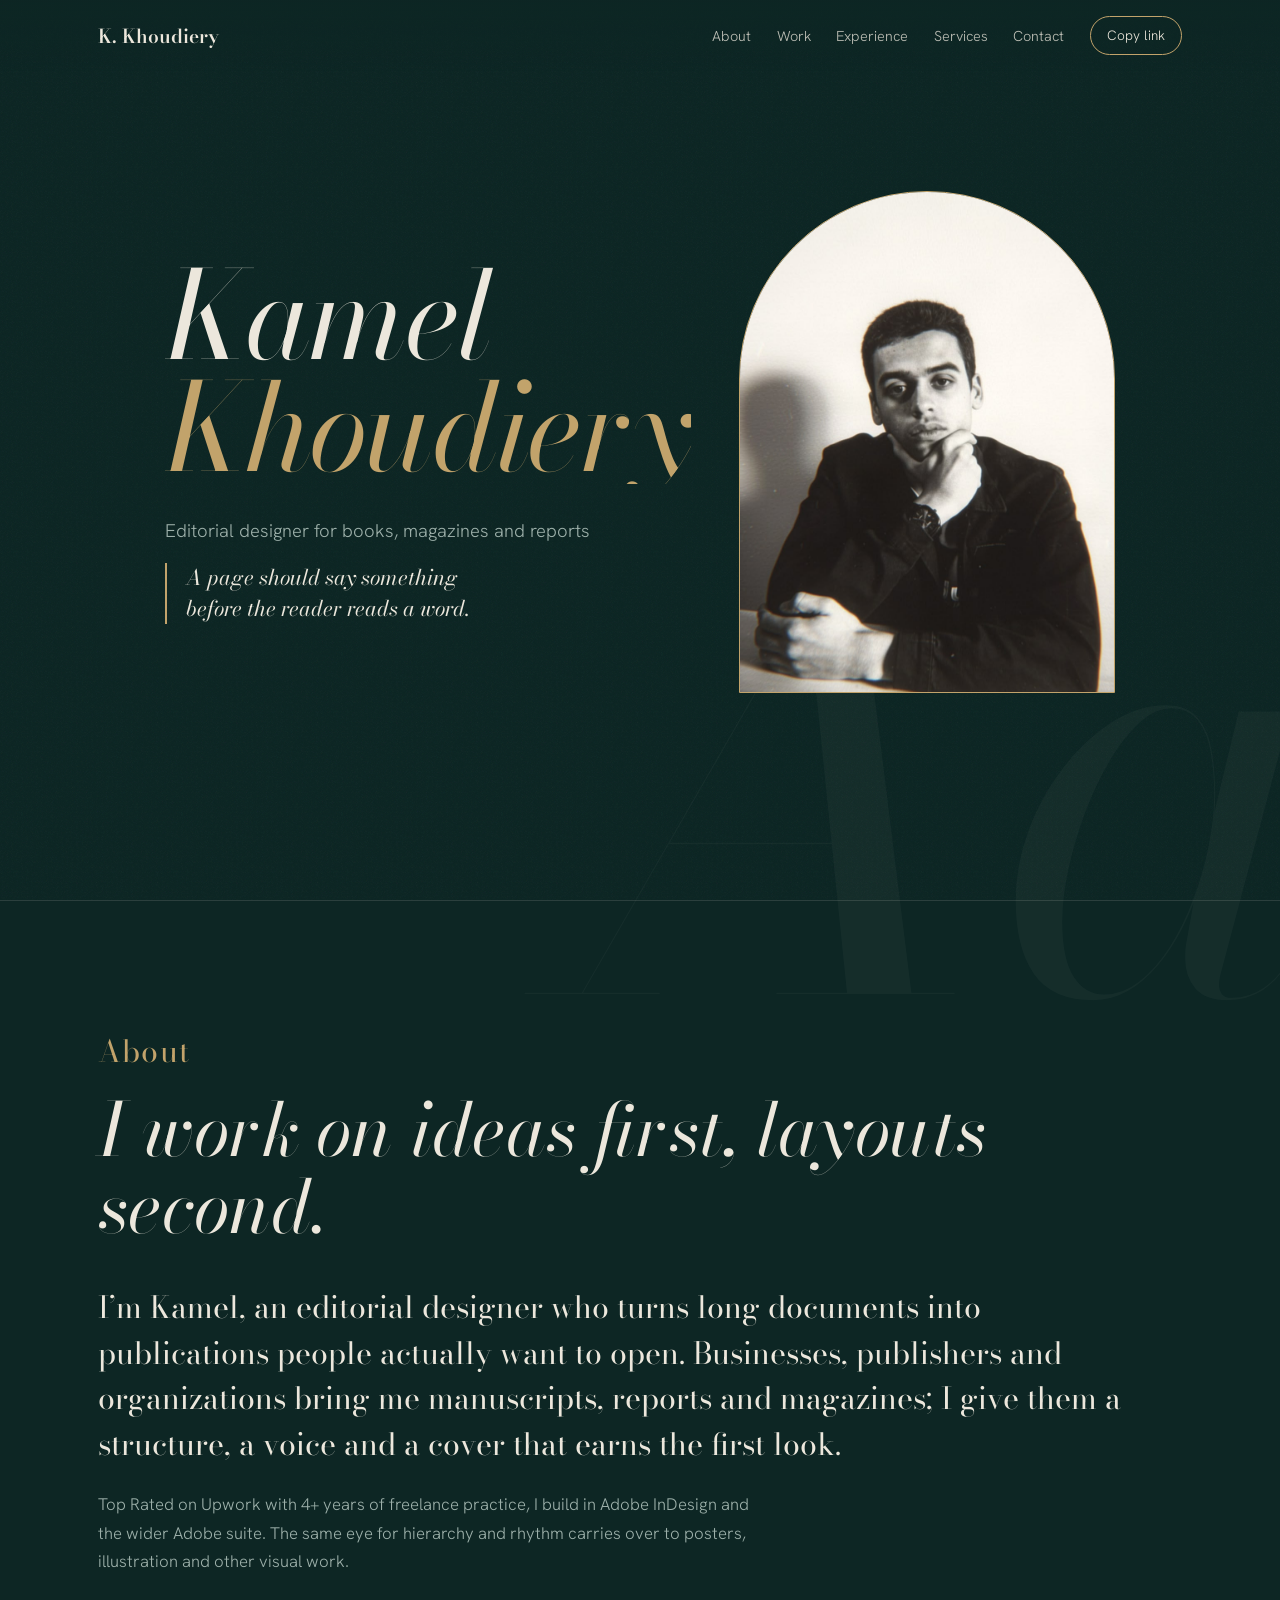
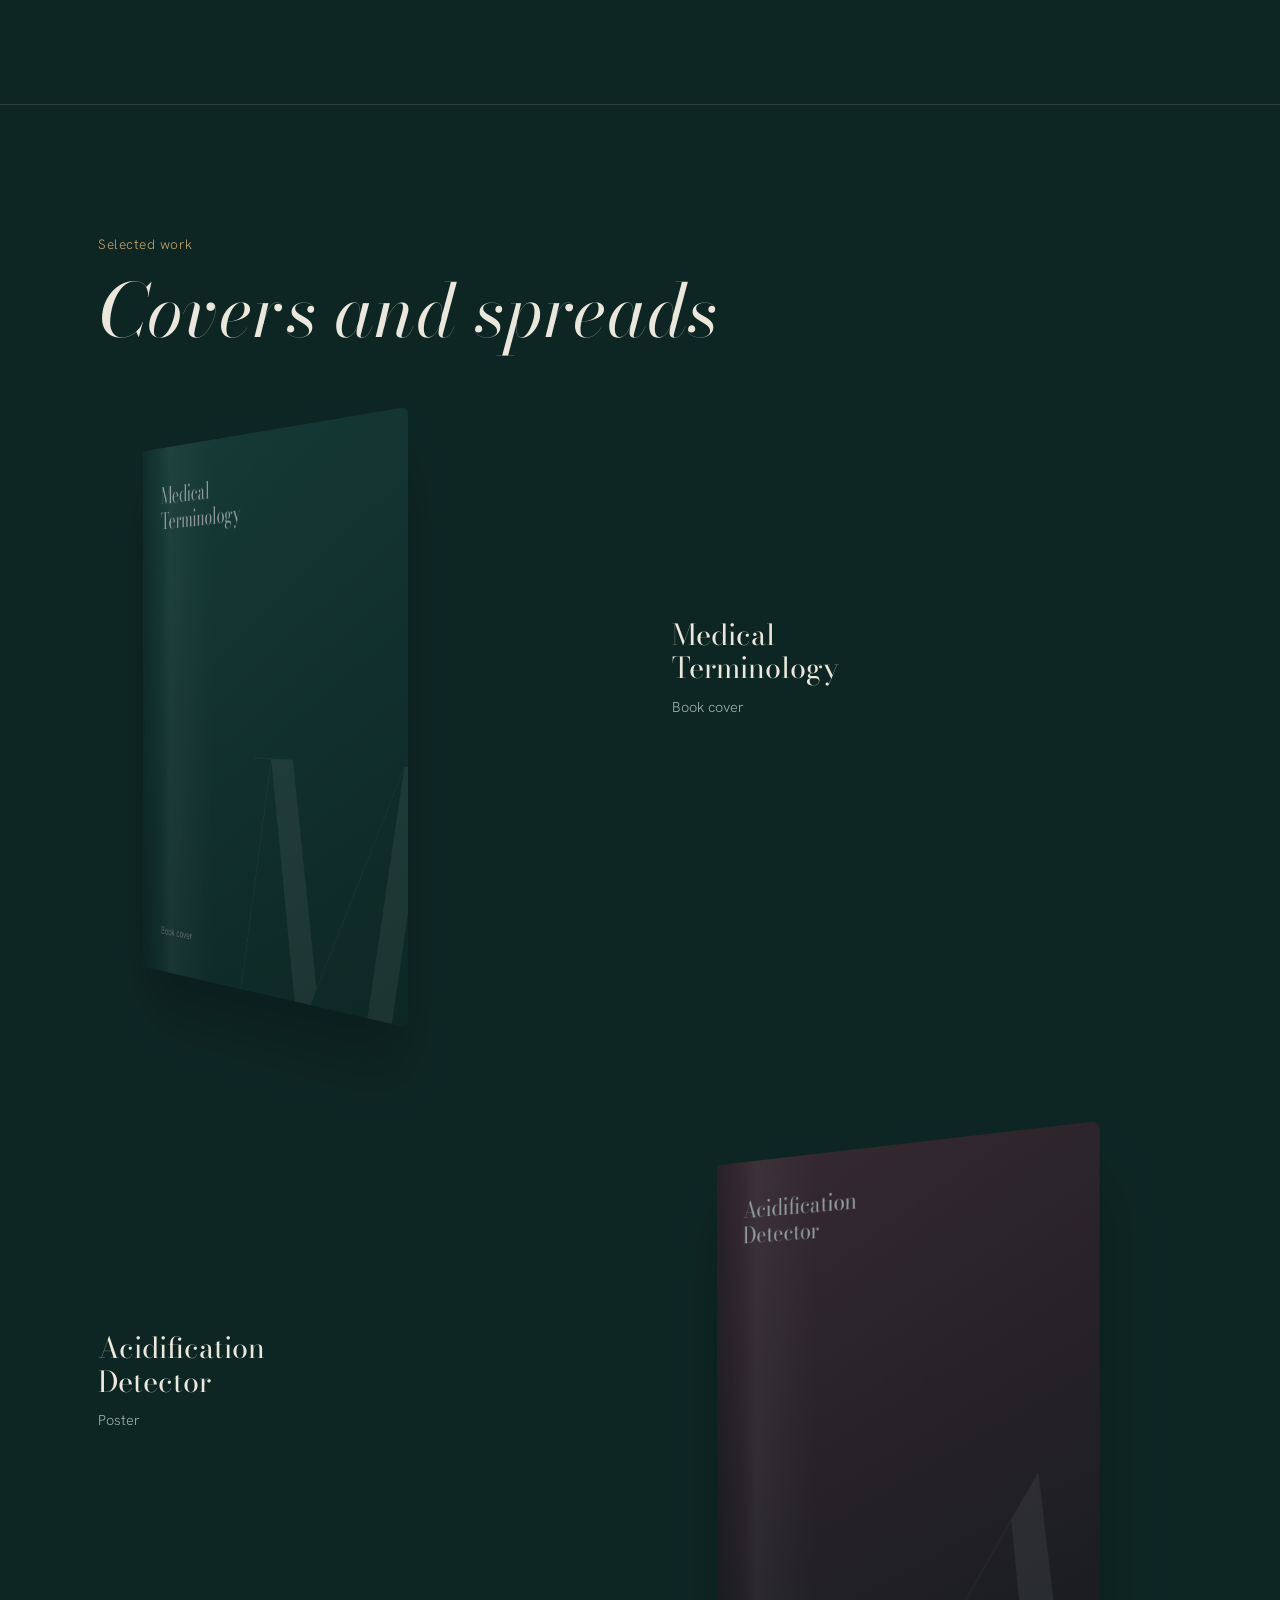
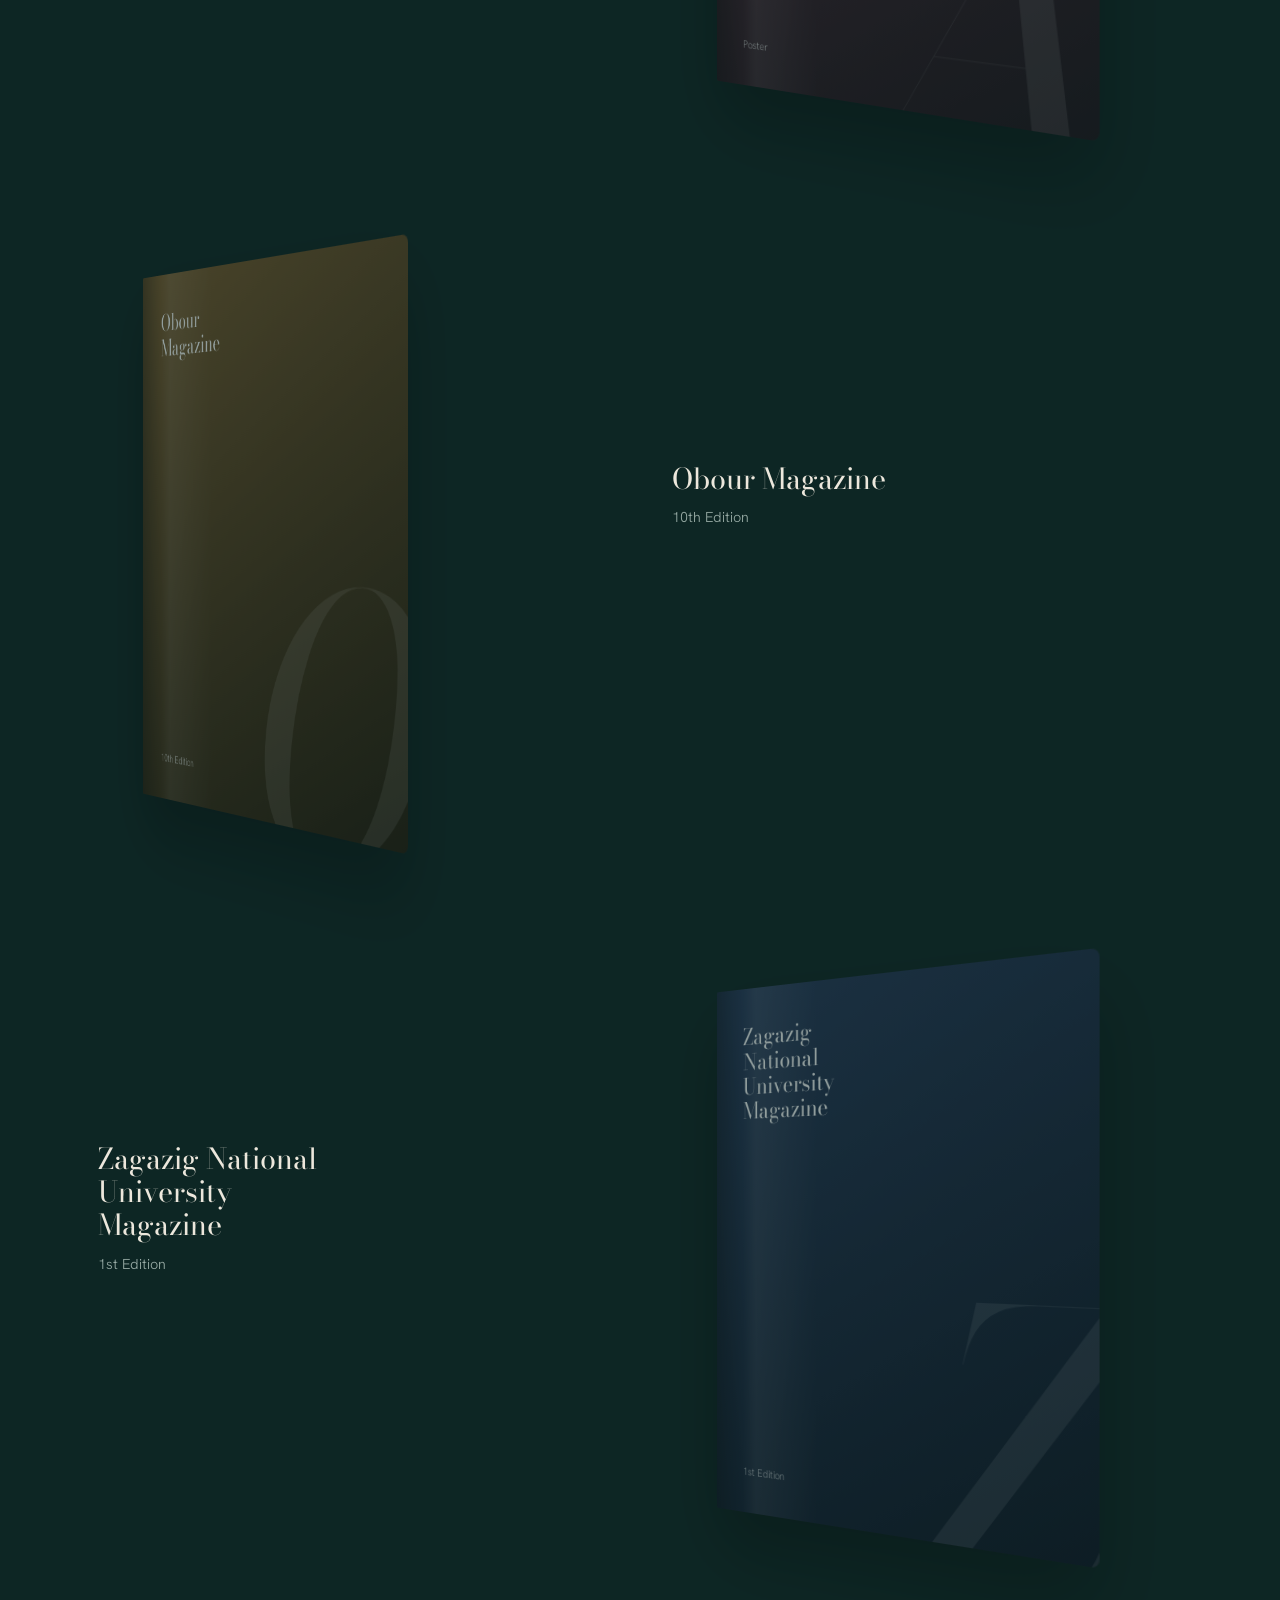
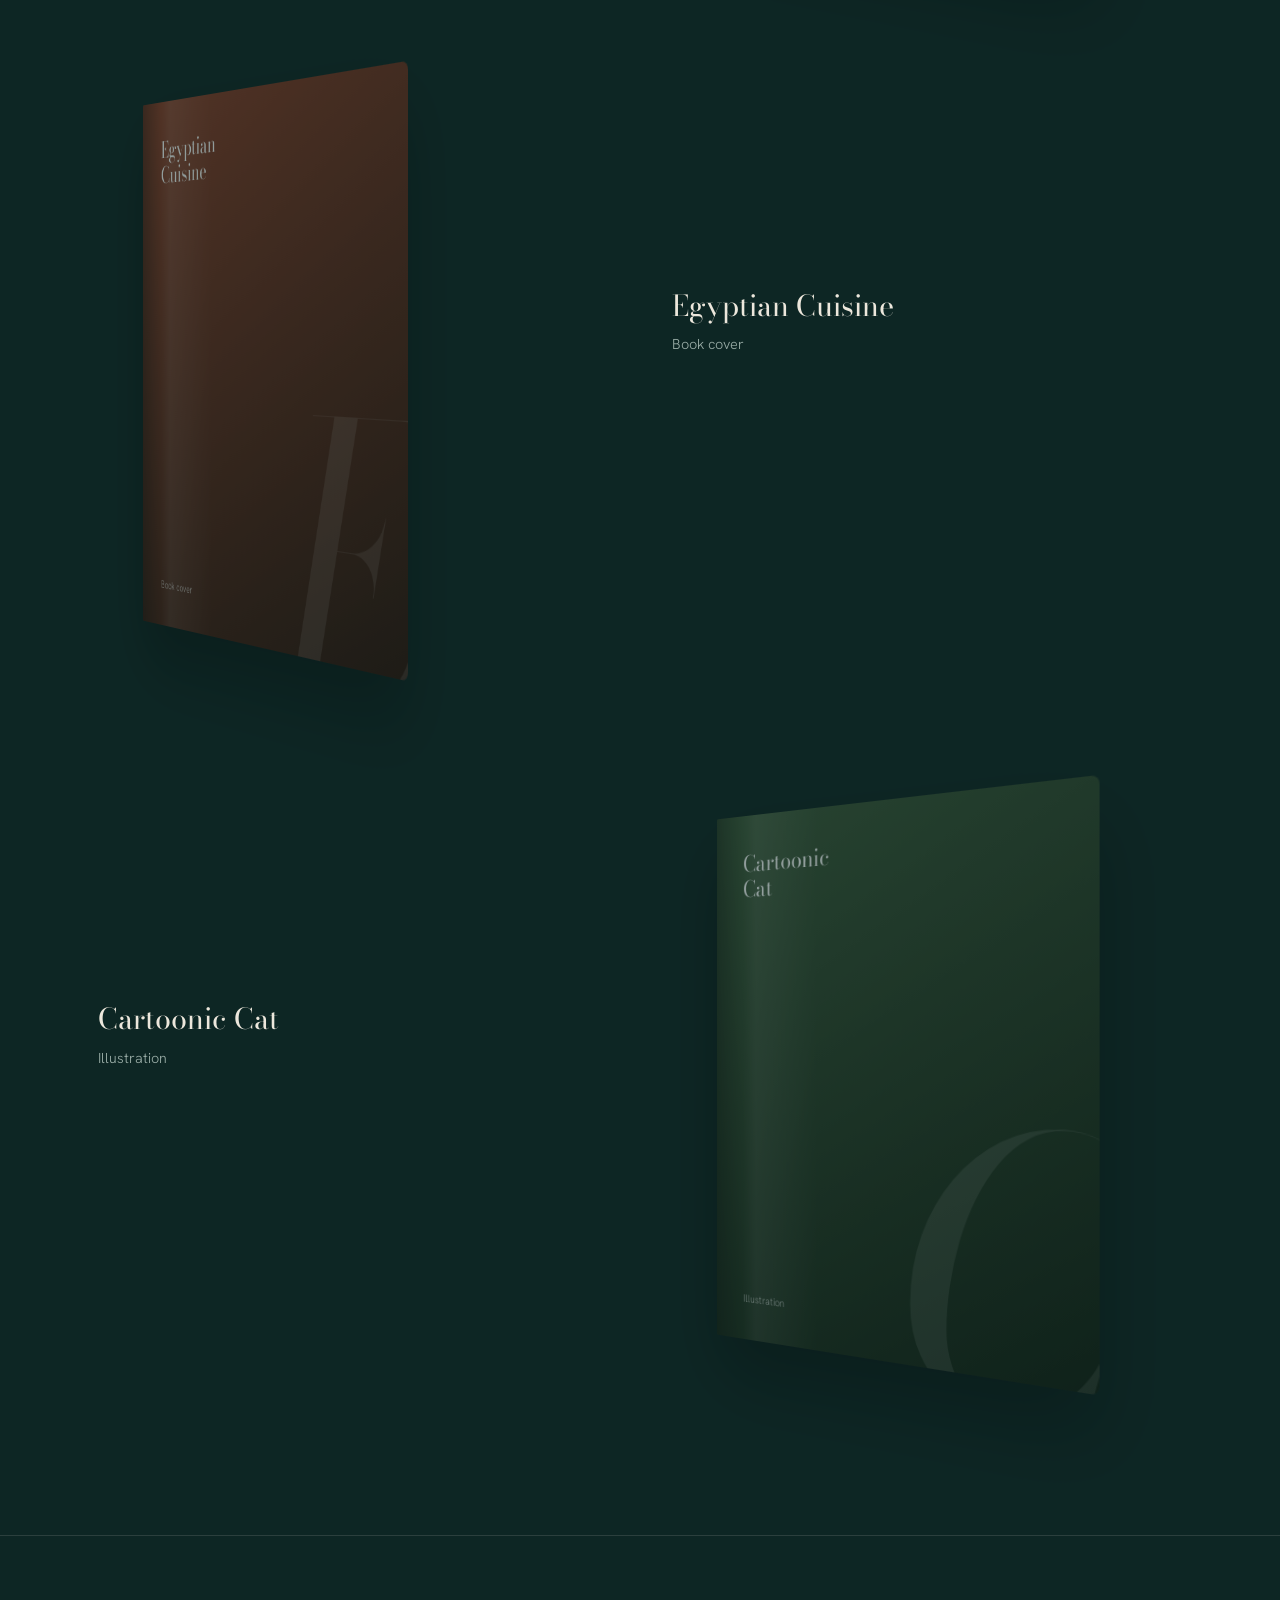
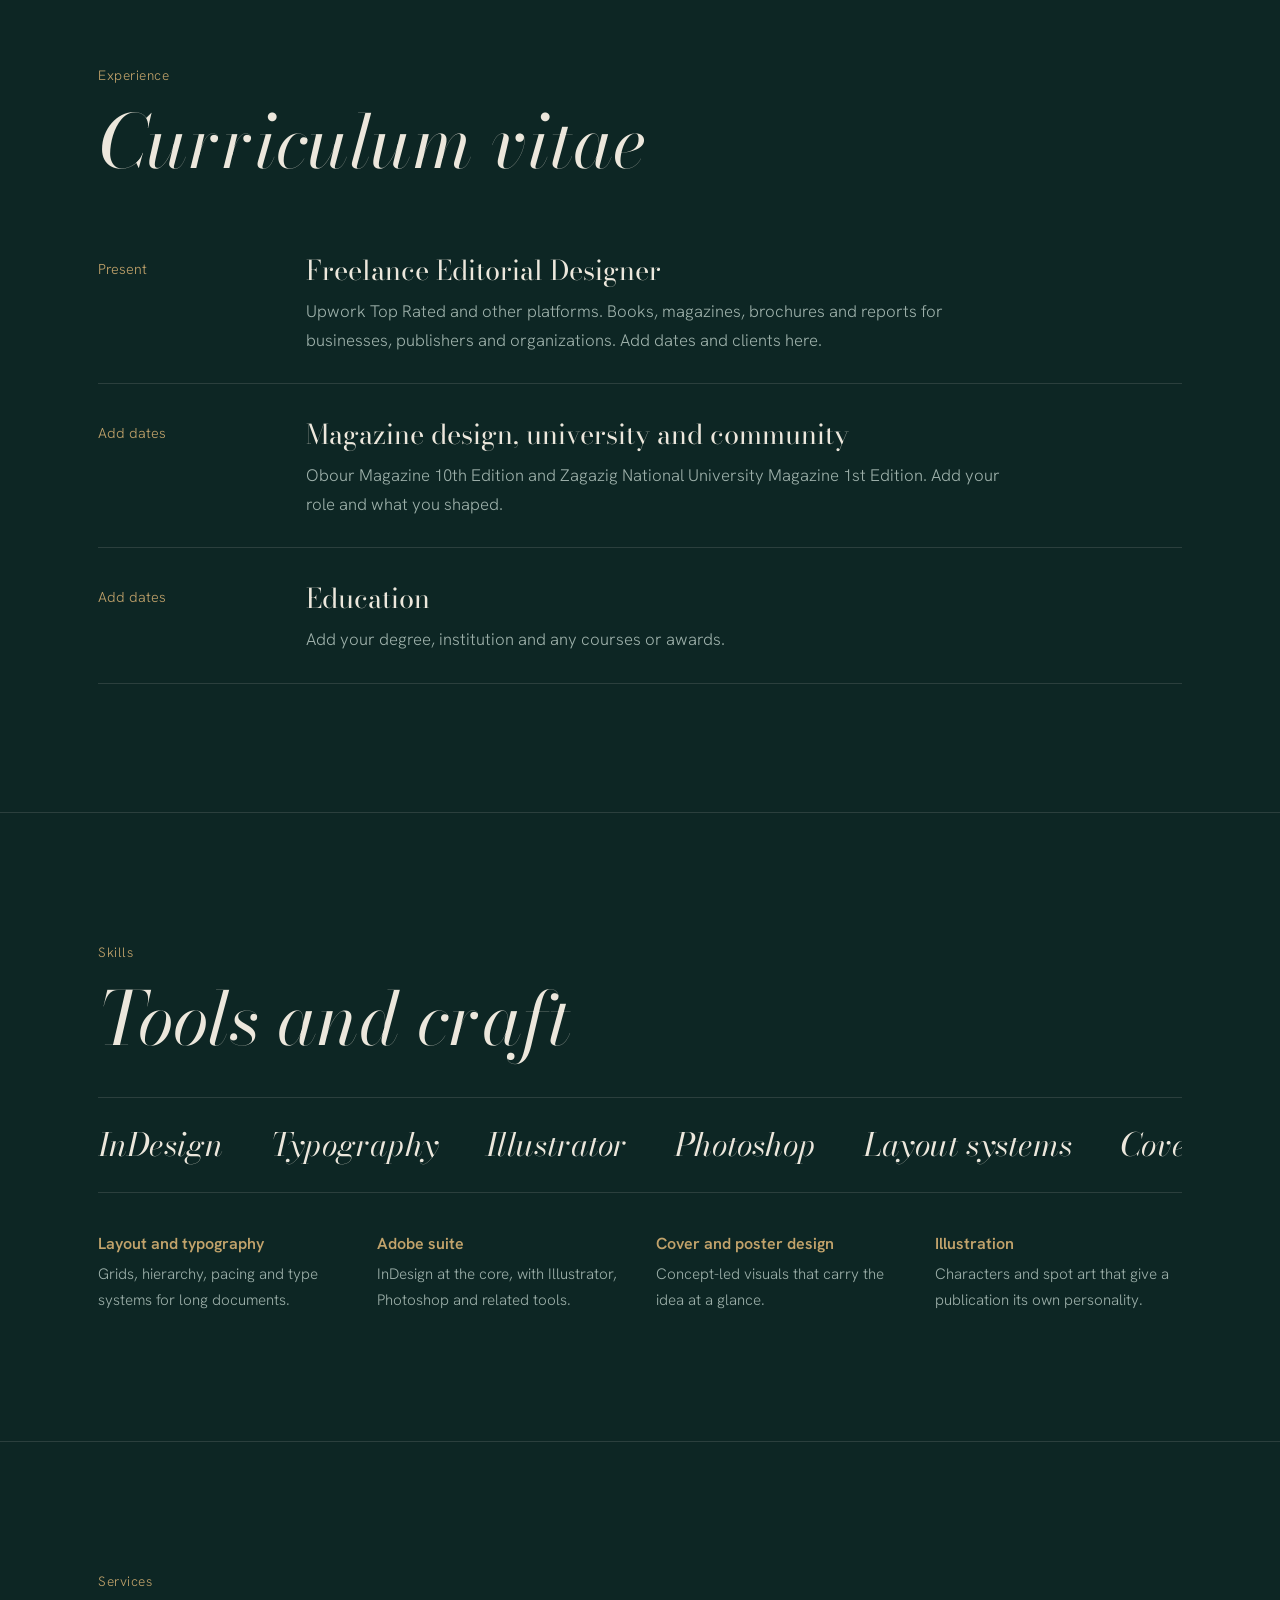
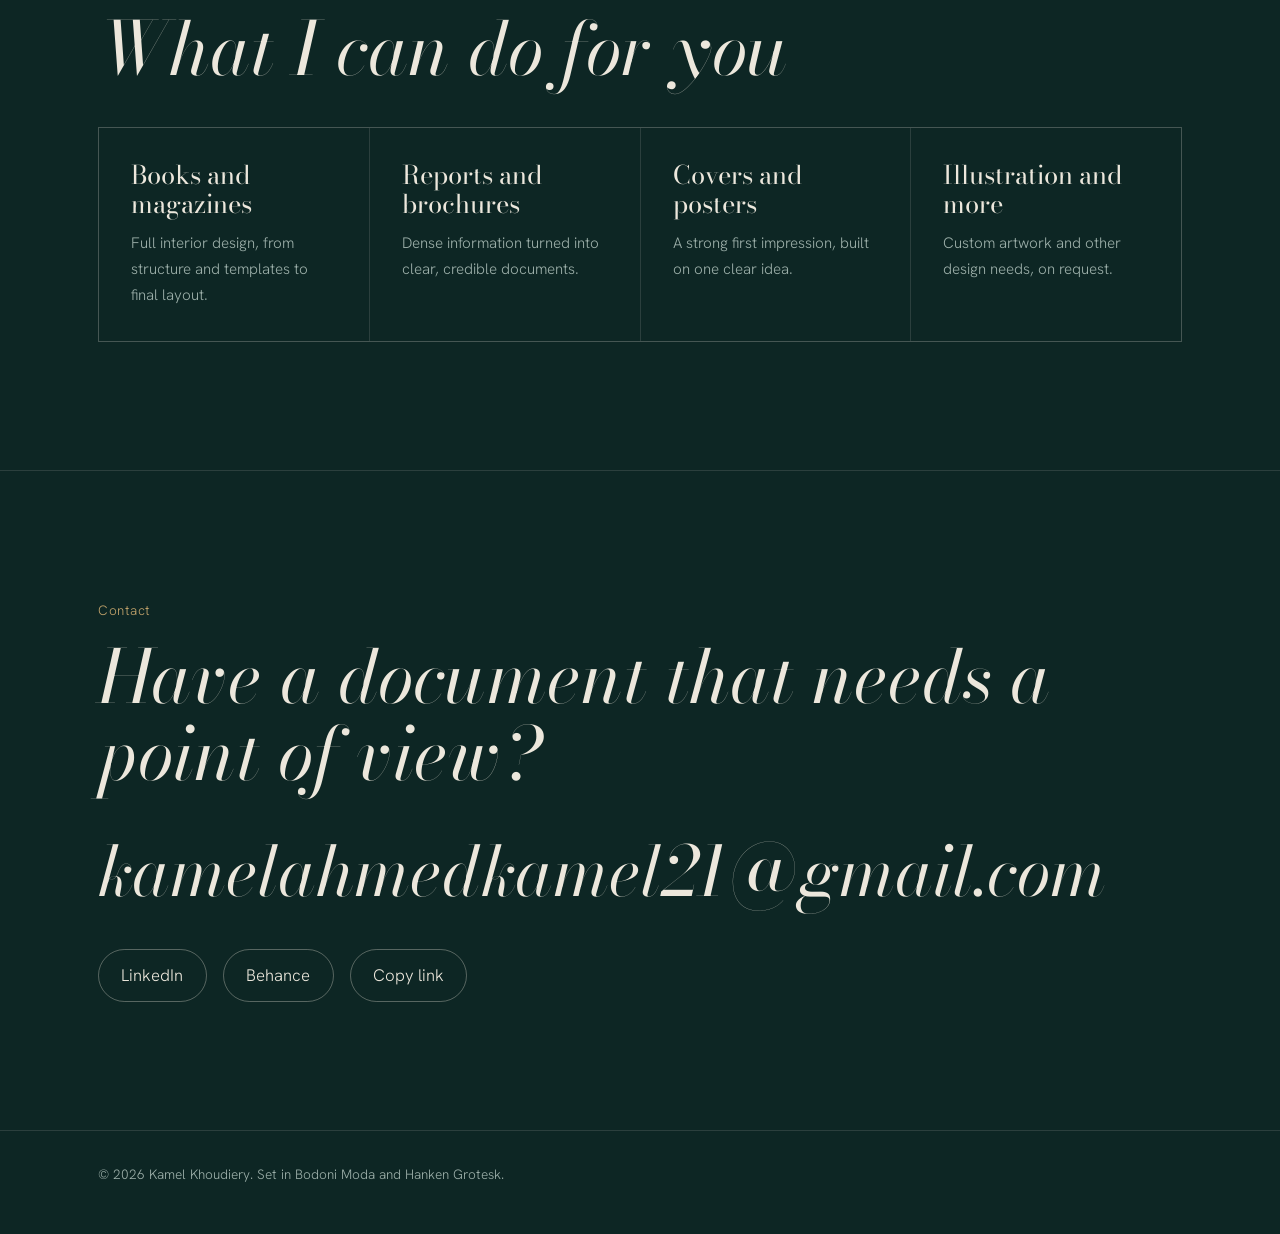
==== index.html @ 3a131a20 "Add files via upload" ====
<!DOCTYPE html>
<html lang="en">
<head>
<meta charset="utf-8">
<meta name="viewport" content="width=device-width, initial-scale=1">
<title>Kamel Khoudiery — Editorial Designer</title>
<meta name="description" content="Editorial designer turning long-form documents into engaging publications. Books, magazines, reports, covers.">
<link rel="preconnect" href="https://fonts.googleapis.com">
<link rel="preconnect" href="https://fonts.gstatic.com" crossorigin>
<link href="https://fonts.googleapis.com/css2?family=Bodoni+Moda:ital,opsz,wght@0,6..96,400;0,6..96,600;1,6..96,400&family=Hanken+Grotesk:wght@300;400;500&display=swap" rel="stylesheet">
<style>
:root{--ink:#0d2624;--ink2:#143532;--paper:#ece7dc;--brass:#c2a36b;--plum:#5a2a3c;--mute:#9db0aa;
--serif:"Bodoni Moda","Didot",Georgia,serif;--sans:"Hanken Grotesk",system-ui,sans-serif}
*{box-sizing:border-box;margin:0}
html{scroll-behavior:smooth}
body{background:var(--ink);color:var(--paper);font:300 1.05rem/1.7 var(--sans);overflow-x:hidden}
body::before{content:"";position:fixed;inset:0;pointer-events:none;z-index:0;opacity:.07;
background:url("data:image/svg+xml,%3Csvg xmlns='http://www.w3.org/2000/svg' width='160' height='160'%3E%3Cfilter id='n'%3E%3CfeTurbulence baseFrequency='.8'/%3E%3C/filter%3E%3Crect width='160' height='160' filter='url(%23n)'/%3E%3C/svg%3E")}
body::after{content:"Aa";position:fixed;right:-4vw;bottom:-14vw;font:italic 400 48vw/1 var(--serif);color:var(--paper);opacity:.035;pointer-events:none;z-index:0}
main,header,footer{position:relative;z-index:1}
a{color:inherit}
:focus-visible{outline:2px solid var(--brass);outline-offset:4px}
.wrap{max-width:1180px;margin:0 auto;padding:0 clamp(1.2rem,4vw,3rem)}
section{padding:clamp(4rem,10vw,8rem) 0;border-top:1px solid #ece7dc22}
h2{font:italic 400 clamp(2.4rem,6vw,4.6rem)/1.05 var(--serif);margin-bottom:2.5rem}
.folio{font-size:.85rem;color:var(--brass);letter-spacing:.04em;margin-bottom:1rem}

/* header */
header{position:fixed;top:0;left:0;right:0;z-index:10;padding:1rem 0;background:linear-gradient(var(--ink),#0d262400)}
header .wrap{display:flex;justify-content:space-between;align-items:center;gap:1rem}
.logo{font:600 1.2rem var(--serif);text-decoration:none}
nav{display:flex;gap:1.6rem;align-items:center;font-size:.9rem}
nav a{text-decoration:none;opacity:.8}nav a:hover{opacity:1;color:var(--brass)}
button.share{font:inherit;font-size:.85rem;color:var(--paper);background:none;border:1px solid var(--brass);padding:.45rem 1rem;border-radius:99px;cursor:pointer;transition:.25s}
button.share:hover{background:var(--brass);color:var(--ink)}
@media(max-width:760px){nav a{display:none}}

/* hero */
.hero{min-height:100vh;display:grid;align-items:center;border:0;padding-top:7rem}
.hero .wrap{display:grid;grid-template-columns:1.4fr 1fr;gap:3rem;align-items:center}
.hero h1{font:400 clamp(3.4rem,9.5vw,8.2rem)/.92 var(--serif);letter-spacing:-.02em}
.hero h1 span{display:block;overflow:hidden}
.hero h1 span i{display:block;transform:translateY(105%);animation:up 1.1s cubic-bezier(.2,.8,.2,1) forwards}
.hero h1 span:nth-child(2) i{animation-delay:.15s;font-style:italic;color:var(--brass)}
@keyframes up{to{transform:none}}
.role{margin:2rem 0 1rem;font-size:1.15rem;color:var(--mute)}
.principle{font:italic 400 1.35rem/1.4 var(--serif);max-width:26ch;border-left:2px solid var(--brass);padding-left:1.2rem}
.portrait{position:relative;aspect-ratio:3/4;border-radius:999px 999px 0 0;overflow:hidden;background:linear-gradient(160deg,var(--ink2),var(--plum));border:1px solid var(--brass);animation:fade 1.6s .4s both}
.portrait::before{content:"KK";position:absolute;inset:0;display:grid;place-items:center;font:italic 400 6rem var(--serif);color:#ece7dc33}
.portrait img{position:absolute;inset:0;width:100%;height:100%;object-fit:cover}
@keyframes fade{from{opacity:0;transform:translateY(20px)}}
@media(max-width:860px){.hero .wrap{grid-template-columns:1fr}.portrait{max-width:320px}}

/* about */
.about p{font:400 clamp(1.3rem,2.6vw,1.9rem)/1.5 var(--serif);max-width:34em}
.about p+p{font:300 1.05rem/1.7 var(--sans);color:var(--mute);margin-top:1.4rem;max-width:40em}

/* work */
.work{padding-bottom:4rem}
.work .counter{position:fixed;right:clamp(.8rem,2vw,2rem);top:50%;transform:translateY(-50%);font:italic 400 1rem var(--serif);color:var(--brass);writing-mode:vertical-rl;opacity:0;transition:opacity .4s;z-index:5}
.work .counter.on{opacity:1}
.piece{display:grid;grid-template-columns:1fr 1fr;gap:clamp(1.5rem,5vw,5rem);align-items:center;margin:0 0 clamp(5rem,12vw,10rem);perspective:1400px}
.piece:nth-child(even) .cover{order:2}
.cover{position:relative;aspect-ratio:3/4;max-width:420px;width:100%;margin:0 auto;border-radius:2px 8px 8px 2px;overflow:hidden;transform-origin:left center;box-shadow:0 40px 80px #00000066;
background:linear-gradient(150deg,var(--a),var(--b));will-change:transform}
.cover::before{content:attr(data-l);position:absolute;right:-6%;bottom:-14%;font:italic 400 22rem/1 var(--serif);color:#ffffff1c}
.cover::after{content:"";position:absolute;inset:0;background:linear-gradient(90deg,#00000055,#0000 8%,#ffffff14 12%,#0000 30%)}
.cover b{position:absolute;left:8%;top:7%;font:400 1.5rem/1.1 var(--serif);max-width:9ch;color:#fff}
.cover small{position:absolute;left:8%;bottom:6%;font-size:.7rem;color:#ffffffaa}
.cover.drop{display:grid;place-items:center;text-align:center}
.caption{max-width:26ch}
.caption h3{font:400 1.8rem/1.15 var(--serif)}
.caption p{color:var(--mute);font-size:.9rem;margin-top:.6rem}
@media(max-width:760px){.piece{grid-template-columns:1fr}.piece:nth-child(even) .cover{order:0}.work .counter{display:none}}

/* experience */
.job{display:grid;grid-template-columns:11rem 1fr;gap:2rem;padding:1.8rem 0;border-bottom:1px solid #ece7dc22}
.job time{color:var(--brass);font-size:.9rem;padding-top:.5rem}
.job h3{font:400 1.7rem var(--serif)}
.job p{color:var(--mute);max-width:42em;margin-top:.4rem}
@media(max-width:640px){.job{grid-template-columns:1fr;gap:.2rem}}

/* skills */
.ticker{overflow:hidden;border-block:1px solid #ece7dc22;padding:1.4rem 0;margin-bottom:2.5rem}
.ticker div{display:flex;gap:3rem;width:max-content;animation:tick 40s linear infinite;font:italic 400 2rem var(--serif)}
.ticker:hover div{animation-play-state:paused}
@keyframes tick{to{transform:translateX(-50%)}}
.skills{display:grid;grid-template-columns:repeat(auto-fit,minmax(220px,1fr));gap:2rem}
.skills h3{font:600 1rem var(--sans);color:var(--brass);margin-bottom:.5rem}
.skills p{color:var(--mute);font-size:.95rem}

/* services */
.svc{display:grid;grid-template-columns:repeat(auto-fit,minmax(240px,1fr));gap:1px;background:#ece7dc22;border:1px solid #ece7dc22}
.svc div{background:var(--ink);padding:2rem;transition:background .3s}
.svc div:hover{background:var(--ink2)}
.svc h3{font:400 1.6rem/1.15 var(--serif);margin-bottom:.8rem}
.svc p{color:var(--mute);font-size:.95rem}

/* contact */
.contact{text-align:left}
.mail{font:italic 400 clamp(1.6rem,5.4vw,4.4rem)/1.1 var(--serif);text-decoration:none;word-break:break-all;background:linear-gradient(var(--brass),var(--brass)) 0 100%/0 2px no-repeat;transition:background-size .5s}
.mail:hover{background-size:100% 2px}
.links{display:flex;gap:1rem;flex-wrap:wrap;margin-top:2.5rem}
.links a,.links button{font:inherit;color:var(--paper);text-decoration:none;border:1px solid #ece7dc55;padding:.7rem 1.4rem;border-radius:99px;background:none;cursor:pointer;transition:.25s}
.links a:hover,.links button:hover{background:var(--brass);color:var(--ink);border-color:var(--brass)}
footer{padding:2rem 0 3rem;color:var(--mute);font-size:.85rem;border-top:1px solid #ece7dc22}
@media(prefers-reduced-motion:reduce){*{animation:none!important;transition:none!important}.hero h1 span i{transform:none}.ticker div{animation:none}}
</style>
</head>
<body>
<header><div class="wrap">
<a class="logo" href="#top">K. Khoudiery</a>
<nav><a href="#about">About</a><a href="#work">Work</a><a href="#experience">Experience</a><a href="#services">Services</a><a href="#contact">Contact</a>
<button class="share" data-share>Copy link</button></nav>
</div></header>

<main id="top">
<section class="hero"><div class="wrap">
<div>
<h1><span><i>Kamel</i></span><span><i>Khoudiery</i></span></h1>
<p class="role">Editorial designer for books, magazines and reports</p>
<p class="principle">A page should say something before the reader reads a word.</p>
</div>
<div class="portrait"><img src="kamel.jpg" alt="Portrait of Kamel Khoudiery" onerror="this.remove()"></div>
</div></section>

<section id="about" class="about"><div class="wrap">
<p class="folio">About</p>
<h2>I work on ideas first, layouts second.</h2>
<p>I’m Kamel, an editorial designer who turns long documents into publications people actually want to open. Businesses, publishers and organizations bring me manuscripts, reports and magazines; I give them a structure, a voice and a cover that earns the first look.</p>
<p>Top Rated on Upwork with 4+ years of freelance practice, I build in Adobe InDesign and the wider Adobe suite. The same eye for hierarchy and rhythm carries over to posters, illustration and other visual work.</p>
</div></section>

<section id="work" class="work"><div class="wrap">
<p class="folio">Selected work</p>
<h2>Covers and spreads</h2>
<div class="counter" id="counter">1 / 6</div>
<div id="pieces"></div>
</div></section>

<section id="experience"><div class="wrap">
<p class="folio">Experience</p>
<h2>Curriculum vitae</h2>
<div class="job"><time>Present</time><div><h3>Freelance Editorial Designer</h3><p>Upwork Top Rated and other platforms. Books, magazines, brochures and reports for businesses, publishers and organizations. Add dates and clients here.</p></div></div>
<div class="job"><time>Add dates</time><div><h3>Magazine design, university and community</h3><p>Obour Magazine 10th Edition and Zagazig National University Magazine 1st Edition. Add your role and what you shaped.</p></div></div>
<div class="job"><time>Add dates</time><div><h3>Education</h3><p>Add your degree, institution and any courses or awards.</p></div></div>
</div></section>

<section id="skills"><div class="wrap">
<p class="folio">Skills</p>
<h2>Tools and craft</h2>
<div class="ticker" aria-hidden="true"><div id="tick"></div></div>
<div class="skills">
<div><h3>Layout and typography</h3><p>Grids, hierarchy, pacing and type systems for long documents.</p></div>
<div><h3>Adobe suite</h3><p>InDesign at the core, with Illustrator, Photoshop and related tools.</p></div>
<div><h3>Cover and poster design</h3><p>Concept-led visuals that carry the idea at a glance.</p></div>
<div><h3>Illustration</h3><p>Characters and spot art that give a publication its own personality.</p></div>
</div></div></section>

<section id="services"><div class="wrap">
<p class="folio">Services</p>
<h2>What I can do for you</h2>
<div class="svc">
<div><h3>Books and magazines</h3><p>Full interior design, from structure and templates to final layout.</p></div>
<div><h3>Reports and brochures</h3><p>Dense information turned into clear, credible documents.</p></div>
<div><h3>Covers and posters</h3><p>A strong first impression, built on one clear idea.</p></div>
<div><h3>Illustration and more</h3><p>Custom artwork and other design needs, on request.</p></div>
</div></div></section>

<section id="contact" class="contact"><div class="wrap">
<p class="folio">Contact</p>
<h2>Have a document that needs a point of view?</h2>
<a class="mail" href="mailto:kamelahmedkamel21@gmail.com">kamelahmedkamel21@gmail.com</a>
<div class="links">
<a href="https://linkedin.com/in/kamel-khoudeiry-kk2004/" target="_blank" rel="noopener noreferrer">LinkedIn</a>
<a href="https://behance.net/kamelahmed36" target="_blank" rel="noopener noreferrer">Behance</a>
<button data-share>Copy link</button>
</div></div></section>
</main>
<footer><div class="wrap">© 2026 Kamel Khoudiery. Set in Bodoni Moda and Hanken Grotesk.</div></footer>

<script>
const works=[
["Medical Terminology","Book cover","#1d4a45","#0d2624","M"],
["Acidification Detector","Poster","#5a2a3c","#1b0f17","A"],
["Obour Magazine","10th Edition","#7a5a2c","#22190b","O"],
["Zagazig National University Magazine","1st Edition","#26385a","#0c1322","Z"],
["Egyptian Cuisine","Book cover","#8a3b24","#2a1109","E"],
["Cartoonic Cat","Illustration","#3d5a3a","#101c10","C"]];
const box=document.getElementById("pieces");
box.innerHTML=works.map((w,i)=>`<article class="piece" data-i="${i+1}">
<div class="cover" style="--a:${w[2]};--b:${w[3]}" data-l="${w[4]}"><b>${w[0]}</b><small>${w[1]}</small></div>
<div class="caption"><h3>${w[0]}</h3><p>${w[1]}</p></div></article>`).join("");
document.getElementById("tick").innerHTML=Array(2).fill(["InDesign","Typography","Illustrator","Photoshop","Layout systems","Cover design","Illustration","Print-ready files"].map(s=>`<span>${s}</span>`).join("")).join("");

const reduce=matchMedia("(prefers-reduced-motion: reduce)").matches;
const covers=[...document.querySelectorAll(".cover")],counter=document.getElementById("counter"),work=document.getElementById("work");
function frame(){
 const vh=innerHeight;let cur=1,best=1e9;
 covers.forEach((c,i)=>{
  const r=c.getBoundingClientRect(),p=Math.max(-1,Math.min(1,(r.top+r.height/2-vh/2)/(vh*.6)));
  if(!reduce)c.style.transform=`rotateY(${p*-38}deg) translateY(${p*40}px) scale(${1-Math.abs(p)*.08})`;
  c.style.opacity=1-Math.abs(p)*.45;
  const d=Math.abs(r.top+r.height/2-vh/2);if(d<best){best=d;cur=i+1}
 });
 const wr=work.getBoundingClientRect();
 counter.classList.toggle("on",wr.top<vh*.5&&wr.bottom>vh*.5);
 counter.textContent=cur+" / "+covers.length;
}
addEventListener("scroll",frame,{passive:true});addEventListener("resize",frame);frame();

document.querySelectorAll("[data-share]").forEach(b=>b.addEventListener("click",async()=>{
 const t=b.textContent,url=location.href.split("#")[0];
 try{await navigator.clipboard.writeText(url)}catch(e){const x=document.createElement("input");x.value=url;document.body.append(x);x.select();document.execCommand("copy");x.remove()}
 b.textContent="Link copied";setTimeout(()=>b.textContent=t,1800);
}));
</script>
</body>
</html>
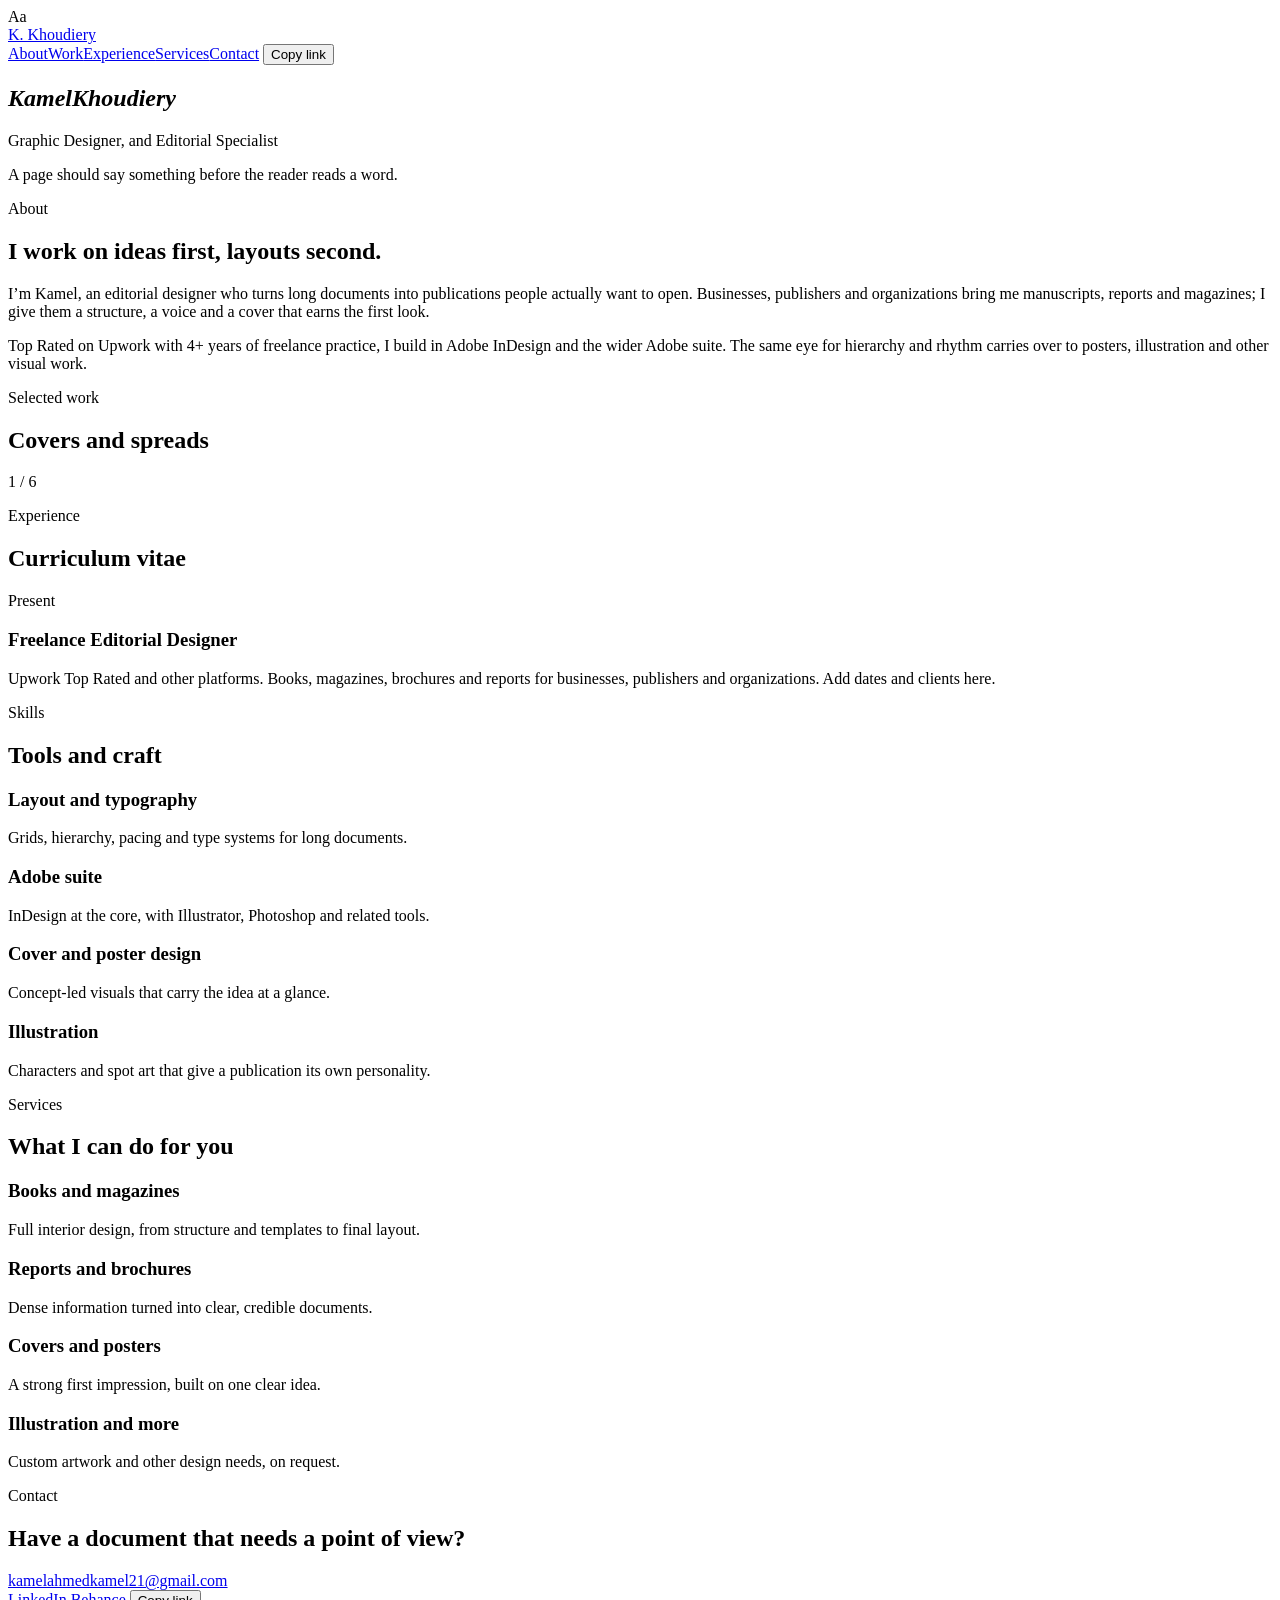
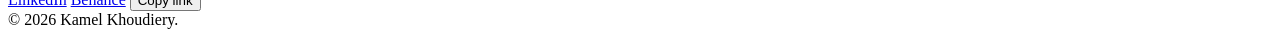
==== commit f4dc5196: "index.html" ====
--- a/index.html
+++ b/index.html
@@ -5,109 +5,10 @@
 <meta name="viewport" content="width=device-width, initial-scale=1">
 <title>Kamel Khoudiery — Editorial Designer</title>
 <meta name="description" content="Editorial designer turning long-form documents into engaging publications. Books, magazines, reports, covers.">
-<link rel="preconnect" href="https://fonts.googleapis.com">
-<link rel="preconnect" href="https://fonts.gstatic.com" crossorigin>
-<link href="https://fonts.googleapis.com/css2?family=Bodoni+Moda:ital,opsz,wght@0,6..96,400;0,6..96,600;1,6..96,400&family=Hanken+Grotesk:wght@300;400;500&display=swap" rel="stylesheet">
-<style>
-:root{--ink:#0d2624;--ink2:#143532;--paper:#ece7dc;--brass:#c2a36b;--plum:#5a2a3c;--mute:#9db0aa;
---serif:"Bodoni Moda","Didot",Georgia,serif;--sans:"Hanken Grotesk",system-ui,sans-serif}
-*{box-sizing:border-box;margin:0}
-html{scroll-behavior:smooth}
-body{background:var(--ink);color:var(--paper);font:300 1.05rem/1.7 var(--sans);overflow-x:hidden}
-body::before{content:"";position:fixed;inset:0;pointer-events:none;z-index:0;opacity:.07;
-background:url("data:image/svg+xml,%3Csvg xmlns='http://www.w3.org/2000/svg' width='160' height='160'%3E%3Cfilter id='n'%3E%3CfeTurbulence baseFrequency='.8'/%3E%3C/filter%3E%3Crect width='160' height='160' filter='url(%23n)'/%3E%3C/svg%3E")}
-body::after{content:"Aa";position:fixed;right:-4vw;bottom:-14vw;font:italic 400 48vw/1 var(--serif);color:var(--paper);opacity:.035;pointer-events:none;z-index:0}
-main,header,footer{position:relative;z-index:1}
-a{color:inherit}
-:focus-visible{outline:2px solid var(--brass);outline-offset:4px}
-.wrap{max-width:1180px;margin:0 auto;padding:0 clamp(1.2rem,4vw,3rem)}
-section{padding:clamp(4rem,10vw,8rem) 0;border-top:1px solid #ece7dc22}
-h2{font:italic 400 clamp(2.4rem,6vw,4.6rem)/1.05 var(--serif);margin-bottom:2.5rem}
-.folio{font-size:.85rem;color:var(--brass);letter-spacing:.04em;margin-bottom:1rem}
-
-/* header */
-header{position:fixed;top:0;left:0;right:0;z-index:10;padding:1rem 0;background:linear-gradient(var(--ink),#0d262400)}
-header .wrap{display:flex;justify-content:space-between;align-items:center;gap:1rem}
-.logo{font:600 1.2rem var(--serif);text-decoration:none}
-nav{display:flex;gap:1.6rem;align-items:center;font-size:.9rem}
-nav a{text-decoration:none;opacity:.8}nav a:hover{opacity:1;color:var(--brass)}
-button.share{font:inherit;font-size:.85rem;color:var(--paper);background:none;border:1px solid var(--brass);padding:.45rem 1rem;border-radius:99px;cursor:pointer;transition:.25s}
-button.share:hover{background:var(--brass);color:var(--ink)}
-@media(max-width:760px){nav a{display:none}}
-
-/* hero */
-.hero{min-height:100vh;display:grid;align-items:center;border:0;padding-top:7rem}
-.hero .wrap{display:grid;grid-template-columns:1.4fr 1fr;gap:3rem;align-items:center}
-.hero h1{font:400 clamp(3.4rem,9.5vw,8.2rem)/.92 var(--serif);letter-spacing:-.02em}
-.hero h1 span{display:block;overflow:hidden}
-.hero h1 span i{display:block;transform:translateY(105%);animation:up 1.1s cubic-bezier(.2,.8,.2,1) forwards}
-.hero h1 span:nth-child(2) i{animation-delay:.15s;font-style:italic;color:var(--brass)}
-@keyframes up{to{transform:none}}
-.role{margin:2rem 0 1rem;font-size:1.15rem;color:var(--mute)}
-.principle{font:italic 400 1.35rem/1.4 var(--serif);max-width:26ch;border-left:2px solid var(--brass);padding-left:1.2rem}
-.portrait{position:relative;aspect-ratio:3/4;border-radius:999px 999px 0 0;overflow:hidden;background:linear-gradient(160deg,var(--ink2),var(--plum));border:1px solid var(--brass);animation:fade 1.6s .4s both}
-.portrait::before{content:"KK";position:absolute;inset:0;display:grid;place-items:center;font:italic 400 6rem var(--serif);color:#ece7dc33}
-.portrait img{position:absolute;inset:0;width:100%;height:100%;object-fit:cover}
-@keyframes fade{from{opacity:0;transform:translateY(20px)}}
-@media(max-width:860px){.hero .wrap{grid-template-columns:1fr}.portrait{max-width:320px}}
-
-/* about */
-.about p{font:400 clamp(1.3rem,2.6vw,1.9rem)/1.5 var(--serif);max-width:34em}
-.about p+p{font:300 1.05rem/1.7 var(--sans);color:var(--mute);margin-top:1.4rem;max-width:40em}
-
-/* work */
-.work{padding-bottom:4rem}
-.work .counter{position:fixed;right:clamp(.8rem,2vw,2rem);top:50%;transform:translateY(-50%);font:italic 400 1rem var(--serif);color:var(--brass);writing-mode:vertical-rl;opacity:0;transition:opacity .4s;z-index:5}
-.work .counter.on{opacity:1}
-.piece{display:grid;grid-template-columns:1fr 1fr;gap:clamp(1.5rem,5vw,5rem);align-items:center;margin:0 0 clamp(5rem,12vw,10rem);perspective:1400px}
-.piece:nth-child(even) .cover{order:2}
-.cover{position:relative;aspect-ratio:3/4;max-width:420px;width:100%;margin:0 auto;border-radius:2px 8px 8px 2px;overflow:hidden;transform-origin:left center;box-shadow:0 40px 80px #00000066;
-background:linear-gradient(150deg,var(--a),var(--b));will-change:transform}
-.cover::before{content:attr(data-l);position:absolute;right:-6%;bottom:-14%;font:italic 400 22rem/1 var(--serif);color:#ffffff1c}
-.cover::after{content:"";position:absolute;inset:0;background:linear-gradient(90deg,#00000055,#0000 8%,#ffffff14 12%,#0000 30%)}
-.cover b{position:absolute;left:8%;top:7%;font:400 1.5rem/1.1 var(--serif);max-width:9ch;color:#fff}
-.cover small{position:absolute;left:8%;bottom:6%;font-size:.7rem;color:#ffffffaa}
-.cover.drop{display:grid;place-items:center;text-align:center}
-.caption{max-width:26ch}
-.caption h3{font:400 1.8rem/1.15 var(--serif)}
-.caption p{color:var(--mute);font-size:.9rem;margin-top:.6rem}
-@media(max-width:760px){.piece{grid-template-columns:1fr}.piece:nth-child(even) .cover{order:0}.work .counter{display:none}}
-
-/* experience */
-.job{display:grid;grid-template-columns:11rem 1fr;gap:2rem;padding:1.8rem 0;border-bottom:1px solid #ece7dc22}
-.job time{color:var(--brass);font-size:.9rem;padding-top:.5rem}
-.job h3{font:400 1.7rem var(--serif)}
-.job p{color:var(--mute);max-width:42em;margin-top:.4rem}
-@media(max-width:640px){.job{grid-template-columns:1fr;gap:.2rem}}
-
-/* skills */
-.ticker{overflow:hidden;border-block:1px solid #ece7dc22;padding:1.4rem 0;margin-bottom:2.5rem}
-.ticker div{display:flex;gap:3rem;width:max-content;animation:tick 40s linear infinite;font:italic 400 2rem var(--serif)}
-.ticker:hover div{animation-play-state:paused}
-@keyframes tick{to{transform:translateX(-50%)}}
-.skills{display:grid;grid-template-columns:repeat(auto-fit,minmax(220px,1fr));gap:2rem}
-.skills h3{font:600 1rem var(--sans);color:var(--brass);margin-bottom:.5rem}
-.skills p{color:var(--mute);font-size:.95rem}
-
-/* services */
-.svc{display:grid;grid-template-columns:repeat(auto-fit,minmax(240px,1fr));gap:1px;background:#ece7dc22;border:1px solid #ece7dc22}
-.svc div{background:var(--ink);padding:2rem;transition:background .3s}
-.svc div:hover{background:var(--ink2)}
-.svc h3{font:400 1.6rem/1.15 var(--serif);margin-bottom:.8rem}
-.svc p{color:var(--mute);font-size:.95rem}
-
-/* contact */
-.contact{text-align:left}
-.mail{font:italic 400 clamp(1.6rem,5.4vw,4.4rem)/1.1 var(--serif);text-decoration:none;word-break:break-all;background:linear-gradient(var(--brass),var(--brass)) 0 100%/0 2px no-repeat;transition:background-size .5s}
-.mail:hover{background-size:100% 2px}
-.links{display:flex;gap:1rem;flex-wrap:wrap;margin-top:2.5rem}
-.links a,.links button{font:inherit;color:var(--paper);text-decoration:none;border:1px solid #ece7dc55;padding:.7rem 1.4rem;border-radius:99px;background:none;cursor:pointer;transition:.25s}
-.links a:hover,.links button:hover{background:var(--brass);color:var(--ink);border-color:var(--brass)}
-footer{padding:2rem 0 3rem;color:var(--mute);font-size:.85rem;border-top:1px solid #ece7dc22}
-@media(prefers-reduced-motion:reduce){*{animation:none!important;transition:none!important}.hero h1 span i{transform:none}.ticker div{animation:none}}
-</style>
+<link rel="stylesheet" href="css/style.css">
 </head>
 <body>
+<div class="aa" aria-hidden="true">Aa</div>
 <header><div class="wrap">
 <a class="logo" href="#top">K. Khoudiery</a>
 <nav><a href="#about">About</a><a href="#work">Work</a><a href="#experience">Experience</a><a href="#services">Services</a><a href="#contact">Contact</a>
@@ -115,13 +16,13 @@
 </div></header>
 
 <main id="top">
-<section class="hero"><div class="wrap">
+<section class="hero dark"><div class="wrap">
 <div>
 <h1><span><i>Kamel</i></span><span><i>Khoudiery</i></span></h1>
-<p class="role">Editorial designer for books, magazines and reports</p>
+<p class="role">Graphic Designer, and Editorial Specialist</p>
 <p class="principle">A page should say something before the reader reads a word.</p>
 </div>
-<div class="portrait"><img src="kamel.jpg" alt="Portrait of Kamel Khoudiery" onerror="this.remove()"></div>
+<div class="portrait"><img src="photos/portrait.jpg" alt="Portrait of Kamel Khoudiery" onerror="this.remove()"></div>
 </div></section>
 
 <section id="about" class="about"><div class="wrap">
@@ -142,14 +43,12 @@
 <p class="folio">Experience</p>
 <h2>Curriculum vitae</h2>
 <div class="job"><time>Present</time><div><h3>Freelance Editorial Designer</h3><p>Upwork Top Rated and other platforms. Books, magazines, brochures and reports for businesses, publishers and organizations. Add dates and clients here.</p></div></div>
-<div class="job"><time>Add dates</time><div><h3>Magazine design, university and community</h3><p>Obour Magazine 10th Edition and Zagazig National University Magazine 1st Edition. Add your role and what you shaped.</p></div></div>
-<div class="job"><time>Add dates</time><div><h3>Education</h3><p>Add your degree, institution and any courses or awards.</p></div></div>
 </div></section>
 
 <section id="skills"><div class="wrap">
 <p class="folio">Skills</p>
 <h2>Tools and craft</h2>
-<div class="ticker" aria-hidden="true"><div id="tick"></div></div>
+<div class="ticker" aria-hidden="true"><div id="tick" data-words="InDesign,Typography,Illustrator,Photoshop,Layout systems,Cover design,Illustration,Print-ready files"></div></div>
 <div class="skills">
 <div><h3>Layout and typography</h3><p>Grids, hierarchy, pacing and type systems for long documents.</p></div>
 <div><h3>Adobe suite</h3><p>InDesign at the core, with Illustrator, Photoshop and related tools.</p></div>
@@ -167,7 +66,7 @@
 <div><h3>Illustration and more</h3><p>Custom artwork and other design needs, on request.</p></div>
 </div></div></section>
 
-<section id="contact" class="contact"><div class="wrap">
+<section id="contact" class="contact dark"><div class="wrap">
 <p class="folio">Contact</p>
 <h2>Have a document that needs a point of view?</h2>
 <a class="mail" href="mailto:kamelahmedkamel21@gmail.com">kamelahmedkamel21@gmail.com</a>
@@ -177,43 +76,14 @@
 <button data-share>Copy link</button>
 </div></div></section>
 </main>
-<footer><div class="wrap">© 2026 Kamel Khoudiery. Set in Bodoni Moda and Hanken Grotesk.</div></footer>
+<footer class="dark"><div class="wrap">© 2026 Kamel Khoudiery.</div></footer>
 
+<script src="js/work.js"></script>
+<script src="js/main.js"></script>
 <script>
-const works=[
-["Medical Terminology","Book cover","#1d4a45","#0d2624","M"],
-["Acidification Detector","Poster","#5a2a3c","#1b0f17","A"],
-["Obour Magazine","10th Edition","#7a5a2c","#22190b","O"],
-["Zagazig National University Magazine","1st Edition","#26385a","#0c1322","Z"],
-["Egyptian Cuisine","Book cover","#8a3b24","#2a1109","E"],
-["Cartoonic Cat","Illustration","#3d5a3a","#101c10","C"]];
-const box=document.getElementById("pieces");
-box.innerHTML=works.map((w,i)=>`<article class="piece" data-i="${i+1}">
-<div class="cover" style="--a:${w[2]};--b:${w[3]}" data-l="${w[4]}"><b>${w[0]}</b><small>${w[1]}</small></div>
-<div class="caption"><h3>${w[0]}</h3><p>${w[1]}</p></div></article>`).join("");
-document.getElementById("tick").innerHTML=Array(2).fill(["InDesign","Typography","Illustrator","Photoshop","Layout systems","Cover design","Illustration","Print-ready files"].map(s=>`<span>${s}</span>`).join("")).join("");
-
-const reduce=matchMedia("(prefers-reduced-motion: reduce)").matches;
-const covers=[...document.querySelectorAll(".cover")],counter=document.getElementById("counter"),work=document.getElementById("work");
-function frame(){
- const vh=innerHeight;let cur=1,best=1e9;
- covers.forEach((c,i)=>{
-  const r=c.getBoundingClientRect(),p=Math.max(-1,Math.min(1,(r.top+r.height/2-vh/2)/(vh*.6)));
-  if(!reduce)c.style.transform=`rotateY(${p*-38}deg) translateY(${p*40}px) scale(${1-Math.abs(p)*.08})`;
-  c.style.opacity=1-Math.abs(p)*.45;
-  const d=Math.abs(r.top+r.height/2-vh/2);if(d<best){best=d;cur=i+1}
- });
- const wr=work.getBoundingClientRect();
- counter.classList.toggle("on",wr.top<vh*.5&&wr.bottom>vh*.5);
- counter.textContent=cur+" / "+covers.length;
-}
-addEventListener("scroll",frame,{passive:true});addEventListener("resize",frame);frame();
-
-document.querySelectorAll("[data-share]").forEach(b=>b.addEventListener("click",async()=>{
- const t=b.textContent,url=location.href.split("#")[0];
- try{await navigator.clipboard.writeText(url)}catch(e){const x=document.createElement("input");x.value=url;document.body.append(x);x.select();document.execCommand("copy");x.remove()}
- b.textContent="Link copied";setTimeout(()=>b.textContent=t,1800);
-}));
+(function(){var h=document.querySelector('header'),hero=document.querySelector('.hero');
+function f(){h.classList.toggle('at-top',window.scrollY<hero.offsetHeight-h.offsetHeight)}
+f();addEventListener('scroll',f,{passive:true});addEventListener('resize',f)})();
 </script>
 </body>
 </html>
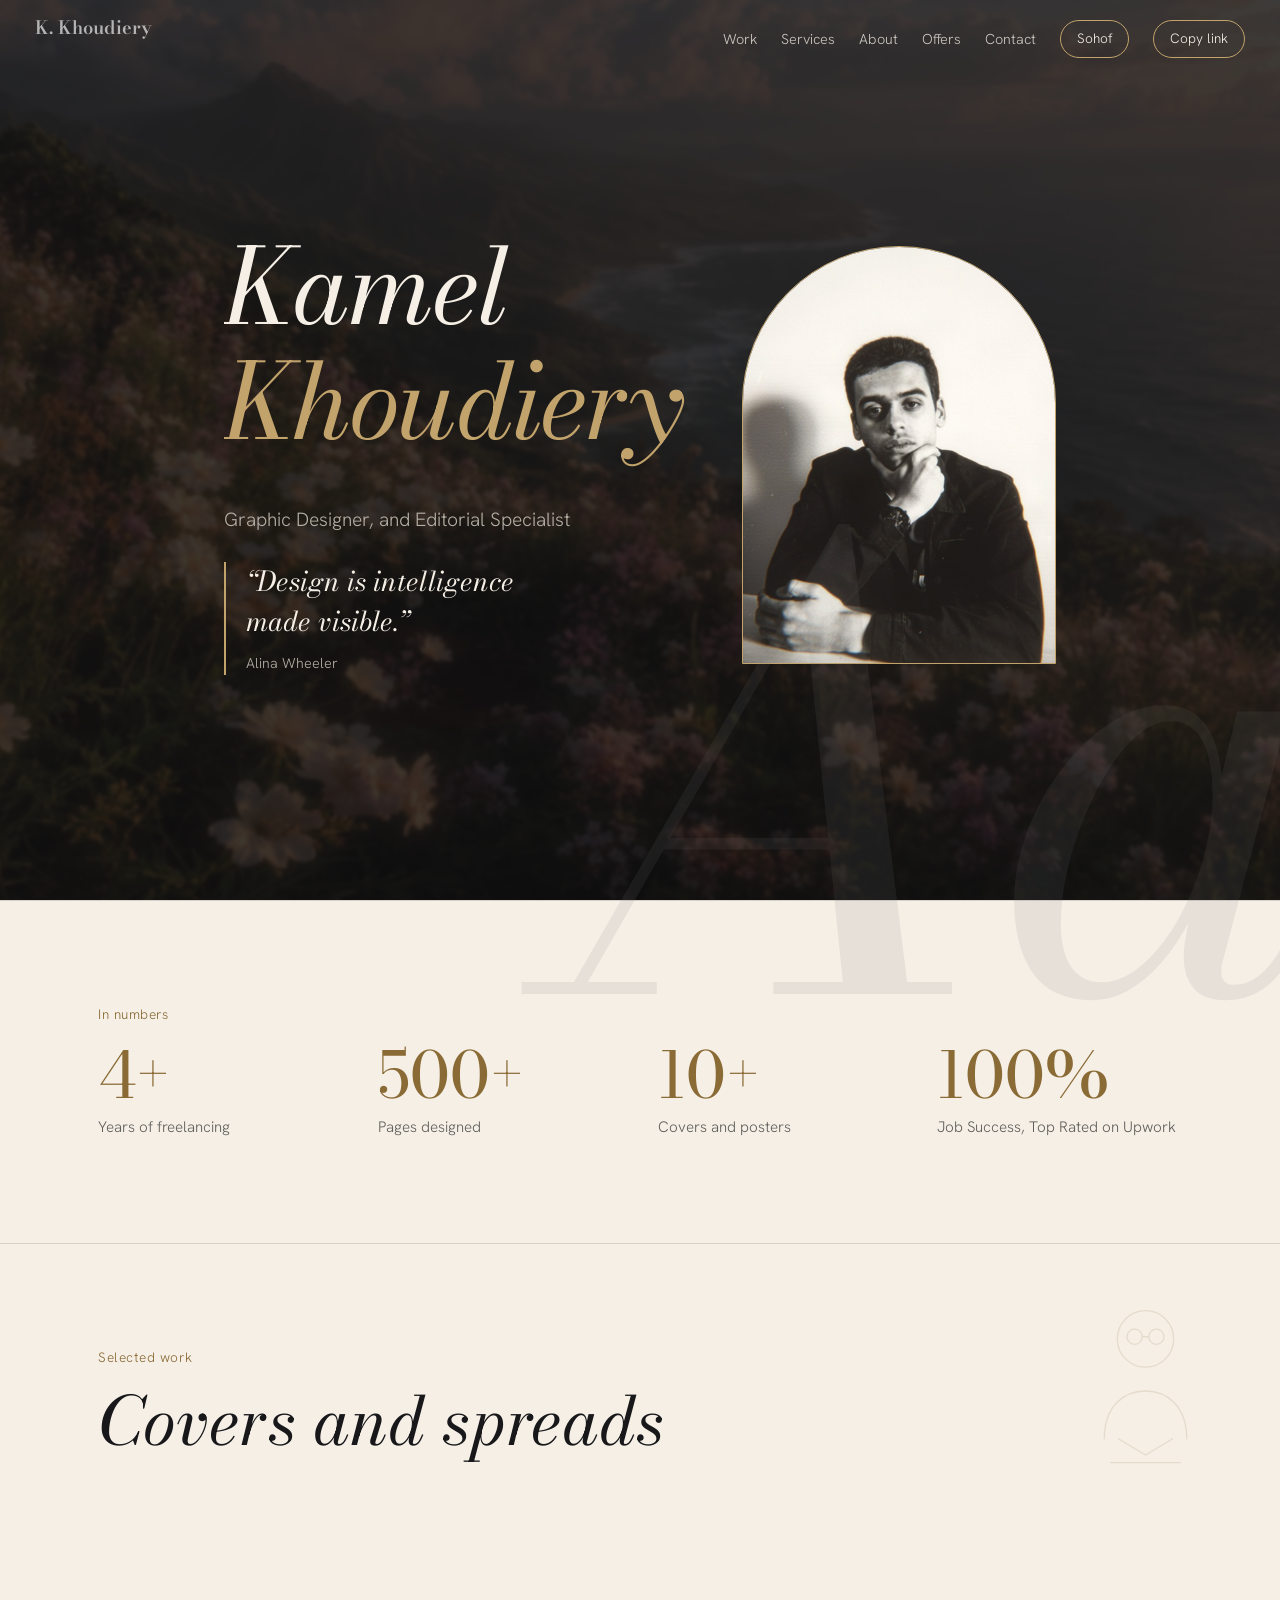
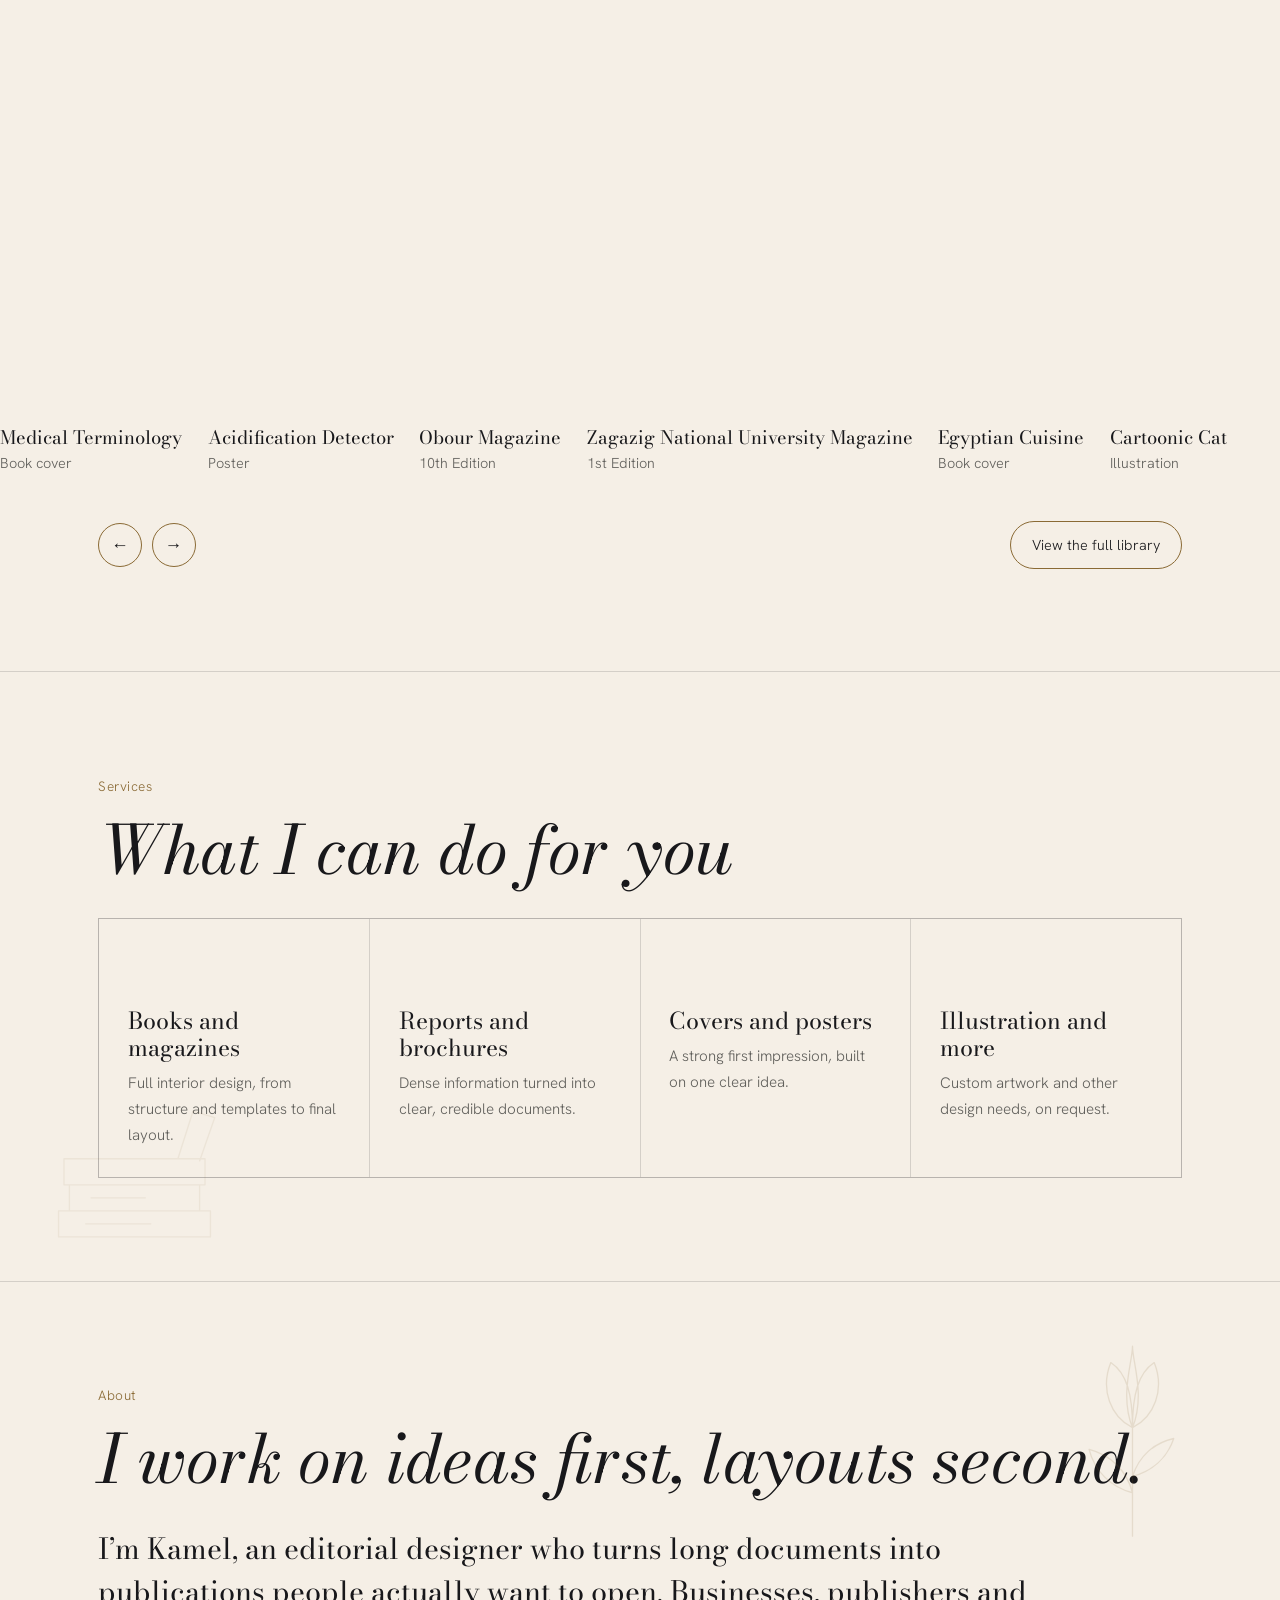
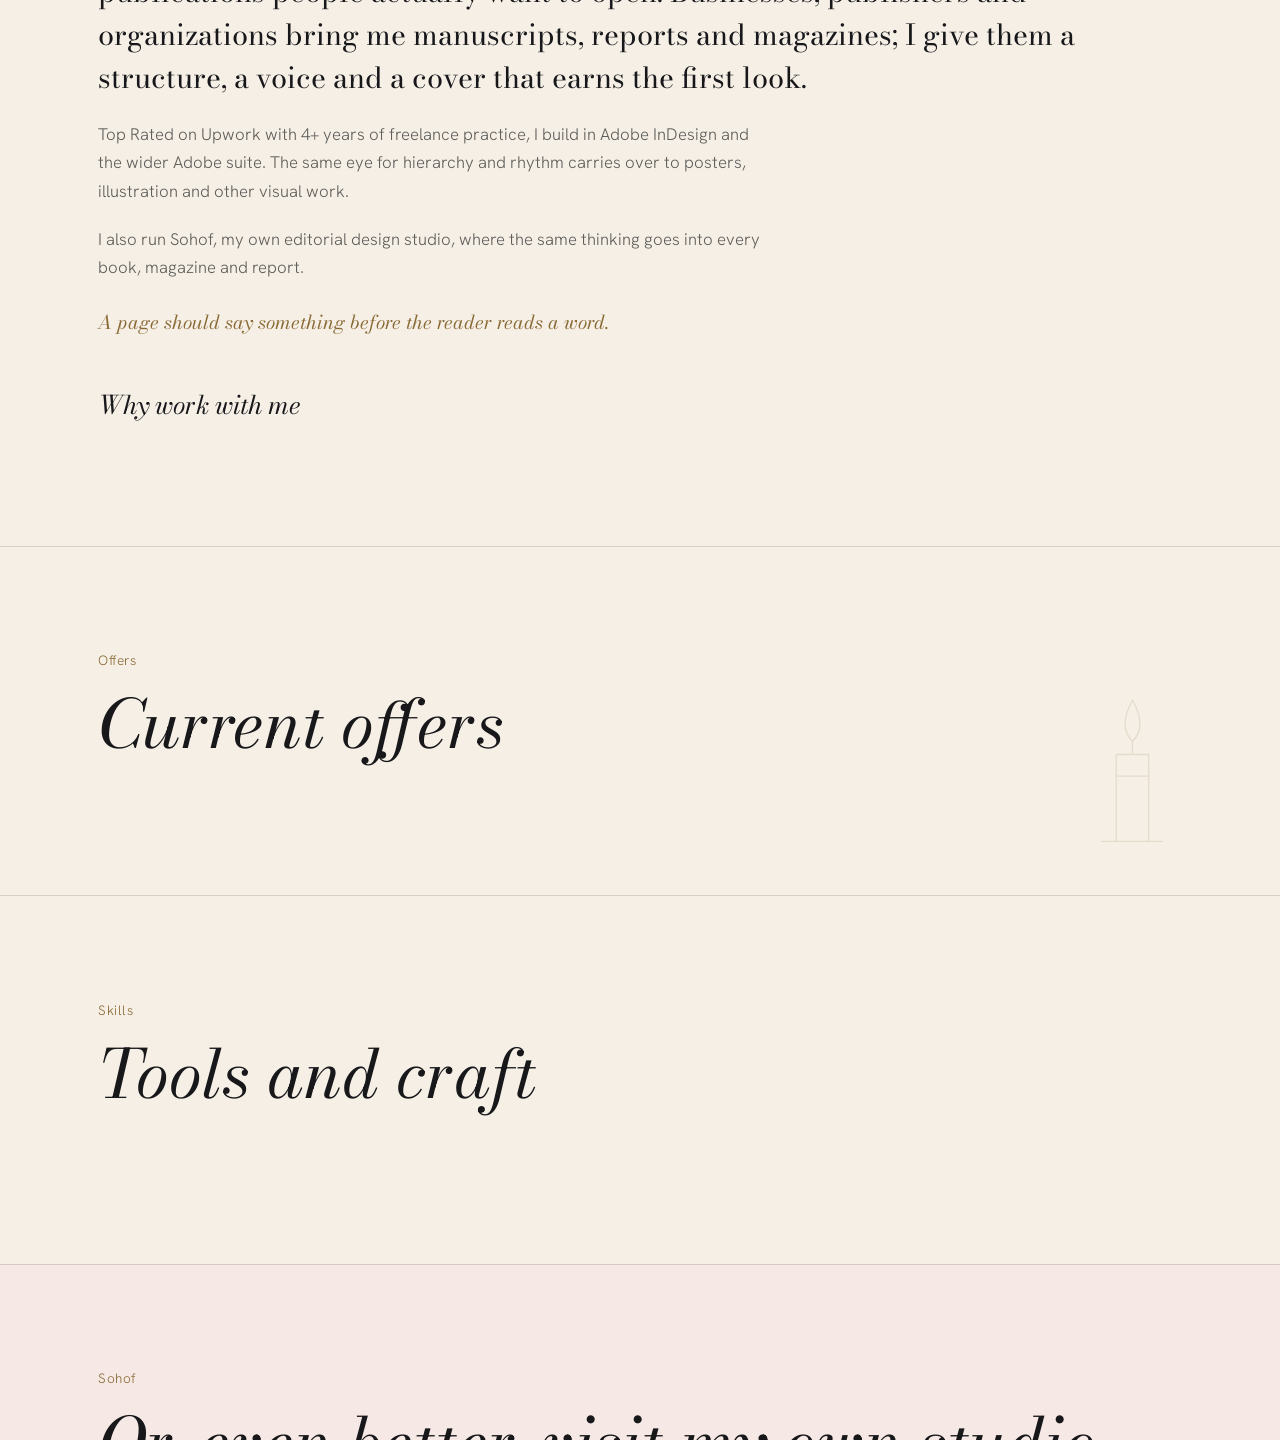
==== commit 6fd0429f: "Add files via upload" ====
--- a/index.html
+++ b/index.html
@@ -3,87 +3,69 @@
 <head>
 <meta charset="utf-8">
 <meta name="viewport" content="width=device-width, initial-scale=1">
+<meta http-equiv="Content-Security-Policy" content="default-src 'self'; img-src 'self' data:; script-src 'self'; style-src 'self'; connect-src 'self'; base-uri 'none'; form-action 'none'; object-src 'none'">
+<meta name="referrer" content="strict-origin-when-cross-origin">
 <title>Kamel Khoudiery — Editorial Designer</title>
 <meta name="description" content="Editorial designer turning long-form documents into engaging publications. Books, magazines, reports, covers.">
 <link rel="stylesheet" href="css/style.css">
 </head>
 <body>
 <div class="aa" aria-hidden="true">Aa</div>
-<header><div class="wrap">
+<header>
+<div class="banner" id="banner" hidden><span id="bannerText"></span><a href="#offers">See offers</a></div>
+<div class="wrap bar">
 <a class="logo" href="#top">K. Khoudiery</a>
-<nav><a href="#about">About</a><a href="#work">Work</a><a href="#experience">Experience</a><a href="#services">Services</a><a href="#contact">Contact</a>
-<button class="share" data-share>Copy link</button></nav>
+<nav><a class="lk" href="#work">Work</a><a class="lk" href="#services">Services</a><a class="lk" href="#about">About</a><a class="lk" href="#offers">Offers</a><a class="lk" href="#contact">Contact</a><a class="btn sm" href="sohof.html">Sohof</a><button class="btn sm" data-share>Copy link</button></nav>
 </div></header>
 
 <main id="top">
 <section class="hero dark"><div class="wrap">
 <div>
 <h1><span><i>Kamel</i></span><span><i>Khoudiery</i></span></h1>
-<p class="role">Graphic Designer, and Editorial Specialist</p>
-<p class="principle">A page should say something before the reader reads a word.</p>
+<p class="role" data-site="role">Graphic Designer, and Editorial Specialist</p>
+<blockquote class="quote"><p data-site="quote">“Design is intelligence made visible.”</p><cite data-site="quote_by">Alina Wheeler</cite></blockquote>
 </div>
-<div class="portrait"><img src="photos/portrait.jpg" alt="Portrait of Kamel Khoudiery" onerror="this.remove()"></div>
+<div class="portrait"><img src="photos/portrait.jpg" alt="Portrait of Kamel Khoudiery"></div>
 </div></section>
 
-<section id="about" class="about"><div class="wrap">
+<section id="brands"><div class="wrap"><p class="folio" data-site="brands_title">Trusted by</p></div><div class="marquee" id="logos"></div></section>
+
+<section id="numbers"><div class="wrap"><p class="folio" data-site="numbers_title">In numbers</p><div class="grid"></div></div></section>
+
+<section id="work" class="v v-reader"><div class="wrap"><p class="folio">Selected work</p><h2 data-site="work_title">Covers and spreads</h2></div>
+<div class="rail" id="rail" tabindex="0" aria-label="Selected work, scroll sideways"></div>
+<div class="wrap railbar"><div class="arrows"><button id="prev" aria-label="Previous">←</button><button id="next" aria-label="Next">→</button></div><a class="btn" href="library.html" data-site="library_button">View the full library</a></div></section>
+
+<section id="services" class="v v-book"><div class="wrap"><p class="folio">Services</p><h2 data-site="services_title">What I can do for you</h2><div class="svc" id="svc"></div></div></section>
+
+<section id="about" class="v v-flower"><div class="wrap">
 <p class="folio">About</p>
-<h2>I work on ideas first, layouts second.</h2>
-<p>I’m Kamel, an editorial designer who turns long documents into publications people actually want to open. Businesses, publishers and organizations bring me manuscripts, reports and magazines; I give them a structure, a voice and a cover that earns the first look.</p>
-<p>Top Rated on Upwork with 4+ years of freelance practice, I build in Adobe InDesign and the wider Adobe suite. The same eye for hierarchy and rhythm carries over to posters, illustration and other visual work.</p>
+<h2 data-site="about_title">I work on ideas first, layouts second.</h2>
+<p class="lead" data-site="about1"></p>
+<p class="more" data-site="about2"></p>
+<p class="more" data-site="about3"></p>
+<p class="tagline" data-site="tagline"></p>
+<h3 class="mini" data-site="reasons_title">Why work with me</h3>
+<div class="reasons" id="reasons"></div>
 </div></section>
 
-<section id="work" class="work"><div class="wrap">
-<p class="folio">Selected work</p>
-<h2>Covers and spreads</h2>
-<div class="counter" id="counter">1 / 6</div>
-<div id="pieces"></div>
-</div></section>
+<section id="offers" class="v v-candle"><div class="wrap"><p class="folio">Offers</p><h2 data-site="offers_title">Current offers</h2><div class="offers" id="offerlist"></div></div></section>
 
-<section id="experience"><div class="wrap">
-<p class="folio">Experience</p>
-<h2>Curriculum vitae</h2>
-<div class="job"><time>Present</time><div><h3>Freelance Editorial Designer</h3><p>Upwork Top Rated and other platforms. Books, magazines, brochures and reports for businesses, publishers and organizations. Add dates and clients here.</p></div></div>
-</div></section>
+<section id="skills"><div class="wrap"><p class="folio">Skills</p><h2 data-site="skills_title">Tools and craft</h2></div>
+<div class="marquee" id="sk1"></div><div class="marquee" id="sk2"></div></section>
 
-<section id="skills"><div class="wrap">
-<p class="folio">Skills</p>
-<h2>Tools and craft</h2>
-<div class="ticker" aria-hidden="true"><div id="tick" data-words="InDesign,Typography,Illustrator,Photoshop,Layout systems,Cover design,Illustration,Print-ready files"></div></div>
-<div class="skills">
-<div><h3>Layout and typography</h3><p>Grids, hierarchy, pacing and type systems for long documents.</p></div>
-<div><h3>Adobe suite</h3><p>InDesign at the core, with Illustrator, Photoshop and related tools.</p></div>
-<div><h3>Cover and poster design</h3><p>Concept-led visuals that carry the idea at a glance.</p></div>
-<div><h3>Illustration</h3><p>Characters and spot art that give a publication its own personality.</p></div>
-</div></div></section>
-
-<section id="services"><div class="wrap">
-<p class="folio">Services</p>
-<h2>What I can do for you</h2>
-<div class="svc">
-<div><h3>Books and magazines</h3><p>Full interior design, from structure and templates to final layout.</p></div>
-<div><h3>Reports and brochures</h3><p>Dense information turned into clear, credible documents.</p></div>
-<div><h3>Covers and posters</h3><p>A strong first impression, built on one clear idea.</p></div>
-<div><h3>Illustration and more</h3><p>Custom artwork and other design needs, on request.</p></div>
-</div></div></section>
+<section id="sohof"><div class="wrap"><p class="folio">Sohof</p><h2 data-site="sohof_title">Or, even better, visit my own studio.</h2><p class="lead" data-site="sohof_text"></p><a class="btn" href="sohof.html" data-site="sohof_button">Visit Sohof</a></div></section>
 
 <section id="contact" class="contact dark"><div class="wrap">
 <p class="folio">Contact</p>
-<h2>Have a document that needs a point of view?</h2>
-<a class="mail" href="mailto:kamelahmedkamel21@gmail.com">kamelahmedkamel21@gmail.com</a>
-<div class="links">
-<a href="https://linkedin.com/in/kamel-khoudeiry-kk2004/" target="_blank" rel="noopener noreferrer">LinkedIn</a>
-<a href="https://behance.net/kamelahmed36" target="_blank" rel="noopener noreferrer">Behance</a>
-<button data-share>Copy link</button>
-</div></div></section>
+<h2 data-site="contact_title">Have a document that needs a point of view?</h2>
+<a class="mail" data-href="email" data-site="email" href="#"></a>
+<div class="links"><a class="btn" data-href="linkedin" href="#">LinkedIn</a><a class="btn" data-href="behance" href="#">Behance</a><button class="btn" data-share>Copy link</button></div>
+</div></section>
 </main>
-<footer class="dark"><div class="wrap">© 2026 Kamel Khoudiery.</div></footer>
-
-<script src="js/work.js"></script>
+<footer class="dark"><div class="wrap"><span data-site="footer">© 2026 Kamel Khoudiery</span><img class="fv" src="vectors/flower-light.svg" alt=""></div></footer>
+<noscript><p style="padding:1rem">Please enable JavaScript to see this site.</p></noscript>
+<script src="js/core.js"></script>
 <script src="js/main.js"></script>
-<script>
-(function(){var h=document.querySelector('header'),hero=document.querySelector('.hero');
-function f(){h.classList.toggle('at-top',window.scrollY<hero.offsetHeight-h.offsetHeight)}
-f();addEventListener('scroll',f,{passive:true});addEventListener('resize',f)})();
-</script>
 </body>
 </html>
--- a/css/style.css
+++ b/css/style.css
@@ -0,0 +1,139 @@
+/* FONTS (files live in /fonts) */
+@font-face{font-family:"Bodoni Moda";font-weight:400;font-style:normal;font-display:swap;src:url(../fonts/bodoni-moda-latin-400-normal.woff2) format("woff2")}
+@font-face{font-family:"Bodoni Moda";font-weight:600;font-style:normal;font-display:swap;src:url(../fonts/bodoni-moda-latin-600-normal.woff2) format("woff2")}
+@font-face{font-family:"Bodoni Moda";font-weight:400;font-style:italic;font-display:swap;src:url(../fonts/bodoni-moda-latin-400-italic.woff2) format("woff2")}
+@font-face{font-family:"Hanken Grotesk";font-weight:300;font-display:swap;src:url(../fonts/hanken-grotesk-latin-300-normal.woff2) format("woff2")}
+@font-face{font-family:"Hanken Grotesk";font-weight:400;font-display:swap;src:url(../fonts/hanken-grotesk-latin-400-normal.woff2) format("woff2")}
+@font-face{font-family:"Hanken Grotesk";font-weight:500;font-display:swap;src:url(../fonts/hanken-grotesk-latin-500-normal.woff2) format("woff2")}
+/* COLOURS: --paper is the light background, --pink the soft accent, --veil the darkness over the hero photo (0.7 to 0.9) */
+:root{--ink:#0e0e11;--paper:#f5efe6;--pink:#ecd3ce;--wash:#f6e9e5;--veil:.8;--serif:"Bodoni Moda","Didot",Georgia,serif;--sans:"Hanken Grotesk",system-ui,sans-serif;
+--fg:#18181b;--sub:#5f5e5a;--acc:#8a6a35;--line:#18181b26;--bg:var(--paper)}
+.dark{--fg:var(--paper);--sub:#b4afa4;--acc:#c2a36b;--line:#f1ece233;--bg:var(--ink)}
+*{box-sizing:border-box;margin:0}
+[hidden]{display:none!important}
+html{scroll-behavior:smooth}
+body{background:var(--paper);color:var(--fg);font:300 1.05rem/1.7 var(--sans);overflow-x:hidden}
+.aa{position:fixed;right:-4vw;bottom:-14vw;font:italic 400 48vw/1 var(--serif);color:#fff;mix-blend-mode:difference;opacity:.06;pointer-events:none;z-index:2}
+a{color:inherit}
+:focus-visible{outline:2px solid var(--acc);outline-offset:4px}
+.wrap{max-width:1180px;margin:0 auto;padding:0 clamp(1.1rem,4vw,3rem)}
+section,footer{background:var(--bg);color:var(--fg)}
+section{position:relative;overflow:hidden;padding:clamp(3.5rem,8vw,7rem) 0;border-top:1px solid var(--line)}
+h2{font:italic 400 clamp(2.1rem,5.4vw,4.2rem)/1.08 var(--serif);margin-bottom:2rem}
+.folio{font-size:.85rem;color:var(--acc);letter-spacing:.04em;margin-bottom:1rem}
+.btn{display:inline-block;font:inherit;font-size:.9rem;color:var(--fg);text-decoration:none;border:1px solid var(--acc);padding:.65rem 1.3rem;border-radius:99px;background:none;cursor:pointer;transition:.25s}
+.btn:hover{background:var(--acc);color:var(--ink)}
+.btn.sm{font-size:.85rem;padding:.4rem 1rem;color:var(--paper);border-color:#c2a36b}
+.btn.sm:hover{background:#c2a36b;color:var(--ink)}
+
+header{position:fixed;top:0;left:0;right:0;z-index:10;background:#0e0e11d9;backdrop-filter:blur(8px);-webkit-backdrop-filter:blur(8px);color:var(--paper);transition:background .35s}
+header.at-top{background:transparent;backdrop-filter:none;-webkit-backdrop-filter:none}
+.banner{background:var(--pink);color:var(--ink);text-align:center;font-size:.85rem;padding:.4rem 1rem}
+.banner a{margin-inline-start:.8rem;border-bottom:1px solid;text-decoration:none}
+header .bar{display:flex;justify-content:space-between;align-items:center;gap:1rem;max-width:1560px;padding:.8rem clamp(1.1rem,3vw,2.2rem)}
+.logo{font:600 1.15rem var(--serif);text-decoration:none}.pn{font-style:italic;font-weight:400;color:#c2a36b}
+nav{display:flex;gap:clamp(.7rem,2vw,1.5rem);align-items:center;font-size:.9rem}
+nav .lk{text-decoration:none;opacity:.8}nav .lk:hover{opacity:1;color:#c2a36b}
+@media(max-width:1000px){nav .lk:nth-child(n+4){display:none}}
+@media(max-width:700px){nav .lk{display:none}}
+
+.hero{min-height:100vh;min-height:100svh;display:grid;align-items:center;border:0;padding-top:7rem;background:var(--ink)}
+body.has-banner .hero{padding-top:9.5rem}
+.hero::before{content:"";position:absolute;inset:0;background:url(../photos/hero-bg.jpg) center/cover no-repeat}
+.hero::after{content:"";position:absolute;inset:0;background:var(--ink);opacity:var(--veil)}
+.hero .wrap{position:relative;z-index:1;display:grid;grid-template-columns:minmax(0,1.5fr) minmax(0,1fr);gap:3rem;max-width:1560px;padding:0 clamp(1.1rem,3vw,2.2rem);align-items:center}
+.hero h1{font:400 clamp(3rem,8.2vw,7.7rem)/.98 var(--serif);letter-spacing:-.02em}
+.hero h1 span{display:block;overflow:hidden;padding:0 .15em .22em 0;margin-bottom:-.1em}
+.hero h1 span i{display:block;transform:translateY(130%);animation:up 1.1s cubic-bezier(.2,.8,.2,1) forwards}
+.hero h1 span:nth-child(2) i{animation-delay:.15s;font-style:italic;color:var(--acc)}
+@keyframes up{to{transform:none}}
+.role{margin:2.4rem 0 1.6rem;font-size:1.2rem;color:var(--sub)}
+.quote{border-left:2px solid var(--acc);padding-left:1.2rem;max-width:36ch}
+.quote p{font:italic 400 clamp(1.3rem,2.6vw,1.7rem)/1.45 var(--serif)}
+.quote cite{display:block;margin-top:.6rem;font-style:normal;font-size:.9rem;color:var(--sub)}
+.portrait{position:relative;aspect-ratio:3/4;border-radius:999px 999px 0 0;overflow:hidden;background:#ffffff0d;border:1px solid var(--acc);animation:fade 1.6s .4s both;max-width:500px;width:100%;justify-self:end}
+.portrait::before{content:"KK";position:absolute;inset:0;display:grid;place-items:center;font:italic 400 6rem var(--serif);color:#f1ece233}
+.portrait img{position:absolute;inset:0;width:100%;height:100%;object-fit:cover}
+@keyframes fade{from{opacity:0;transform:translateY(20px)}}
+@media(max-width:860px){.hero .wrap{grid-template-columns:1fr}.portrait{max-width:280px;justify-self:start}}
+
+#brands{padding:2rem 0}
+.marquee{overflow:hidden;margin-top:1rem;-webkit-mask-image:linear-gradient(90deg,#0000,#000 8%,#000 92%,#0000);mask-image:linear-gradient(90deg,#0000,#000 8%,#000 92%,#0000)}
+.track{display:flex;align-items:center;width:max-content;animation:mq var(--dur,40s) linear infinite}
+.track.rev{animation-direction:reverse}
+.marquee:hover .track{animation-play-state:paused}
+@keyframes mq{to{transform:translateX(-50%)}}
+.logo{height:52px;width:auto;margin-inline-end:4.5rem;opacity:.7;filter:grayscale(1);transition:.3s}
+.logo:hover{opacity:1;filter:none}
+
+#numbers .grid{display:grid;grid-template-columns:repeat(auto-fit,minmax(170px,1fr));gap:2.2rem}
+.num b{display:block;font:400 clamp(2.4rem,5vw,4rem)/1 var(--serif);color:var(--acc)}
+.num span{display:block;margin-top:.5rem;color:var(--sub);font-size:.95rem}
+
+.rail{display:flex;gap:1.6rem;overflow-x:auto;scroll-snap-type:x proximity;padding:0 max(1.1rem,calc((100vw - 1180px)/2 + 3rem)) 1.5rem;scrollbar-width:thin;scrollbar-color:var(--acc) transparent}
+.card{flex:none;scroll-snap-align:start}
+.art{height:clamp(300px,60vh,520px)}
+.art img{height:100%;width:auto;display:block;border-radius:2px;box-shadow:0 20px 40px #0000002e;transition:transform .5s}
+.card:hover .art img{transform:translateY(-5px)}
+.ph{height:100%;aspect-ratio:3/4;background:var(--c);display:grid;place-items:center;font:italic 400 7rem var(--serif);color:#ffffff40}
+.card figcaption{margin-top:.8rem;display:flex;flex-direction:column;font-size:.9rem;color:var(--sub)}
+.card figcaption b{font:400 1.15rem var(--serif);color:var(--fg)}
+.railbar{display:flex;justify-content:space-between;align-items:center;gap:1rem;margin-top:1.4rem}
+.arrows{display:flex;gap:.6rem}
+.arrows button{width:44px;height:44px;border-radius:50%;border:1px solid var(--acc);background:none;color:var(--fg);font-size:1.1rem;cursor:pointer;transition:.25s}
+.arrows button:hover{background:var(--acc);color:var(--ink)}
+
+.svc{display:grid;grid-template-columns:repeat(4,1fr);gap:1px;background:var(--line);border:1px solid var(--line)}
+.cell{background:var(--paper);padding:1.8rem;transition:background .3s}
+.cell:hover{background:var(--wash)}
+.ic img{width:44px;height:44px;display:block;margin-bottom:1rem;animation:fl 7s ease-in-out infinite}
+.cell:nth-child(2n) .ic img{animation-delay:-2s}.cell:nth-child(3n) .ic img{animation-delay:-4s}
+@keyframes fl{50%{transform:translateY(-6px) rotate(2deg)}}
+.cell h3{font:400 1.45rem/1.15 var(--serif);margin-bottom:.6rem}
+.cell p{color:var(--sub);font-size:.95rem}
+@media(max-width:1000px){.svc{grid-template-columns:repeat(2,1fr)}}
+@media(max-width:560px){.svc{grid-template-columns:1fr}}
+
+#about .lead{font:400 clamp(1.2rem,2.6vw,1.8rem)/1.5 var(--serif);max-width:34em}
+#about .more{color:var(--sub);margin-top:1.2rem;max-width:40em}
+.tagline{font:italic 400 1.2rem var(--serif);margin-top:1.6rem;color:var(--acc)}
+.mini{font:italic 400 1.6rem var(--serif);margin:3rem 0 1.2rem}
+.reasons{display:grid;grid-template-columns:repeat(auto-fit,minmax(240px,1fr));gap:2rem}
+.reason{border-top:1px solid var(--acc);padding-top:1rem}
+.reason h3{font:500 1.05rem var(--sans);margin-bottom:.4rem}
+.reason p{color:var(--sub);font-size:.95rem}
+
+.offers{display:grid;grid-template-columns:repeat(auto-fit,minmax(260px,1fr));gap:1.6rem}
+.offer{border:1px solid var(--line);padding:1.6rem;background:var(--wash)}
+.offer small{display:inline-block;background:var(--pink);color:var(--ink);padding:.1rem .7rem;border-radius:99px;font-size:.75rem;margin-bottom:.8rem}
+.offer h3{font:400 1.5rem/1.2 var(--serif);margin-bottom:.5rem}
+.offer p{color:var(--sub)}.offer em{display:block;margin-top:.6rem;font-size:.85rem;color:var(--acc)}
+
+#skills .marquee{margin-top:1.2rem}
+.chip{display:inline-flex;align-items:center;gap:.7rem;border:1px solid var(--line);border-radius:99px;padding:.5rem 1.2rem .5rem .6rem;margin-inline-end:1.2rem;white-space:nowrap}
+.chip img,.bd{width:30px;height:30px}
+.bd{display:grid;place-items:center;border:1px solid var(--acc);border-radius:8px;font-size:.7rem;font-style:normal;color:var(--acc)}
+
+#sohof{background:var(--wash)}
+#sohof .lead{font:400 clamp(1.1rem,2.2vw,1.5rem)/1.5 var(--serif);max-width:32em;margin-bottom:1.8rem}
+.contact{padding:clamp(3rem,6vw,5rem) 0}
+.mail{font:italic 400 clamp(1.3rem,5vw,3.6rem)/1.1 var(--serif);text-decoration:none;word-break:break-all;background:linear-gradient(var(--acc),var(--acc)) 0 100%/0 2px no-repeat;transition:background-size .5s}
+.mail:hover{background-size:100% 2px}
+.links{display:flex;gap:1rem;flex-wrap:wrap;margin-top:2rem}
+.contact .btn{color:var(--paper)}.contact .btn:hover{color:var(--ink)}
+footer{padding:1.1rem 0;color:var(--sub);font-size:.85rem;border-top:1px solid var(--line)}
+footer .wrap{display:flex;justify-content:space-between;align-items:center}
+.fv{height:34px;width:auto;opacity:.6}
+
+.v::after{content:"";position:absolute;pointer-events:none;width:clamp(130px,17vw,250px);aspect-ratio:1;opacity:.14;background:no-repeat center/contain}
+.v-flower::after{background-image:url(../vectors/flower.svg);right:3vw;top:3rem}
+.v-book::after{background-image:url(../vectors/books.svg);left:2vw;bottom:1rem;opacity:.08}
+.v-candle::after{background-image:url(../vectors/candle.svg);right:3vw;bottom:2rem}
+.v-reader::after{background-image:url(../vectors/reader.svg);right:2vw;top:2rem}
+@media(max-width:760px){.v::after{display:none}}
+
+.sub{min-height:80vh;padding:9rem 0 5rem;background:var(--paper)}
+.sub h1{font:italic 400 clamp(2.4rem,7vw,5rem)/1.05 var(--serif);margin-bottom:1.4rem}
+.sub p{max-width:34em;margin-bottom:2rem;font-size:1.15rem}
+.sub .pic{display:block;width:min(100%,640px);aspect-ratio:16/10;object-fit:cover;border:1px solid var(--acc);margin-bottom:1.6rem}
+@media(prefers-reduced-motion:reduce){*{animation:none!important;transition:none!important}.hero h1 span i{transform:none}.marquee{overflow-x:auto}}
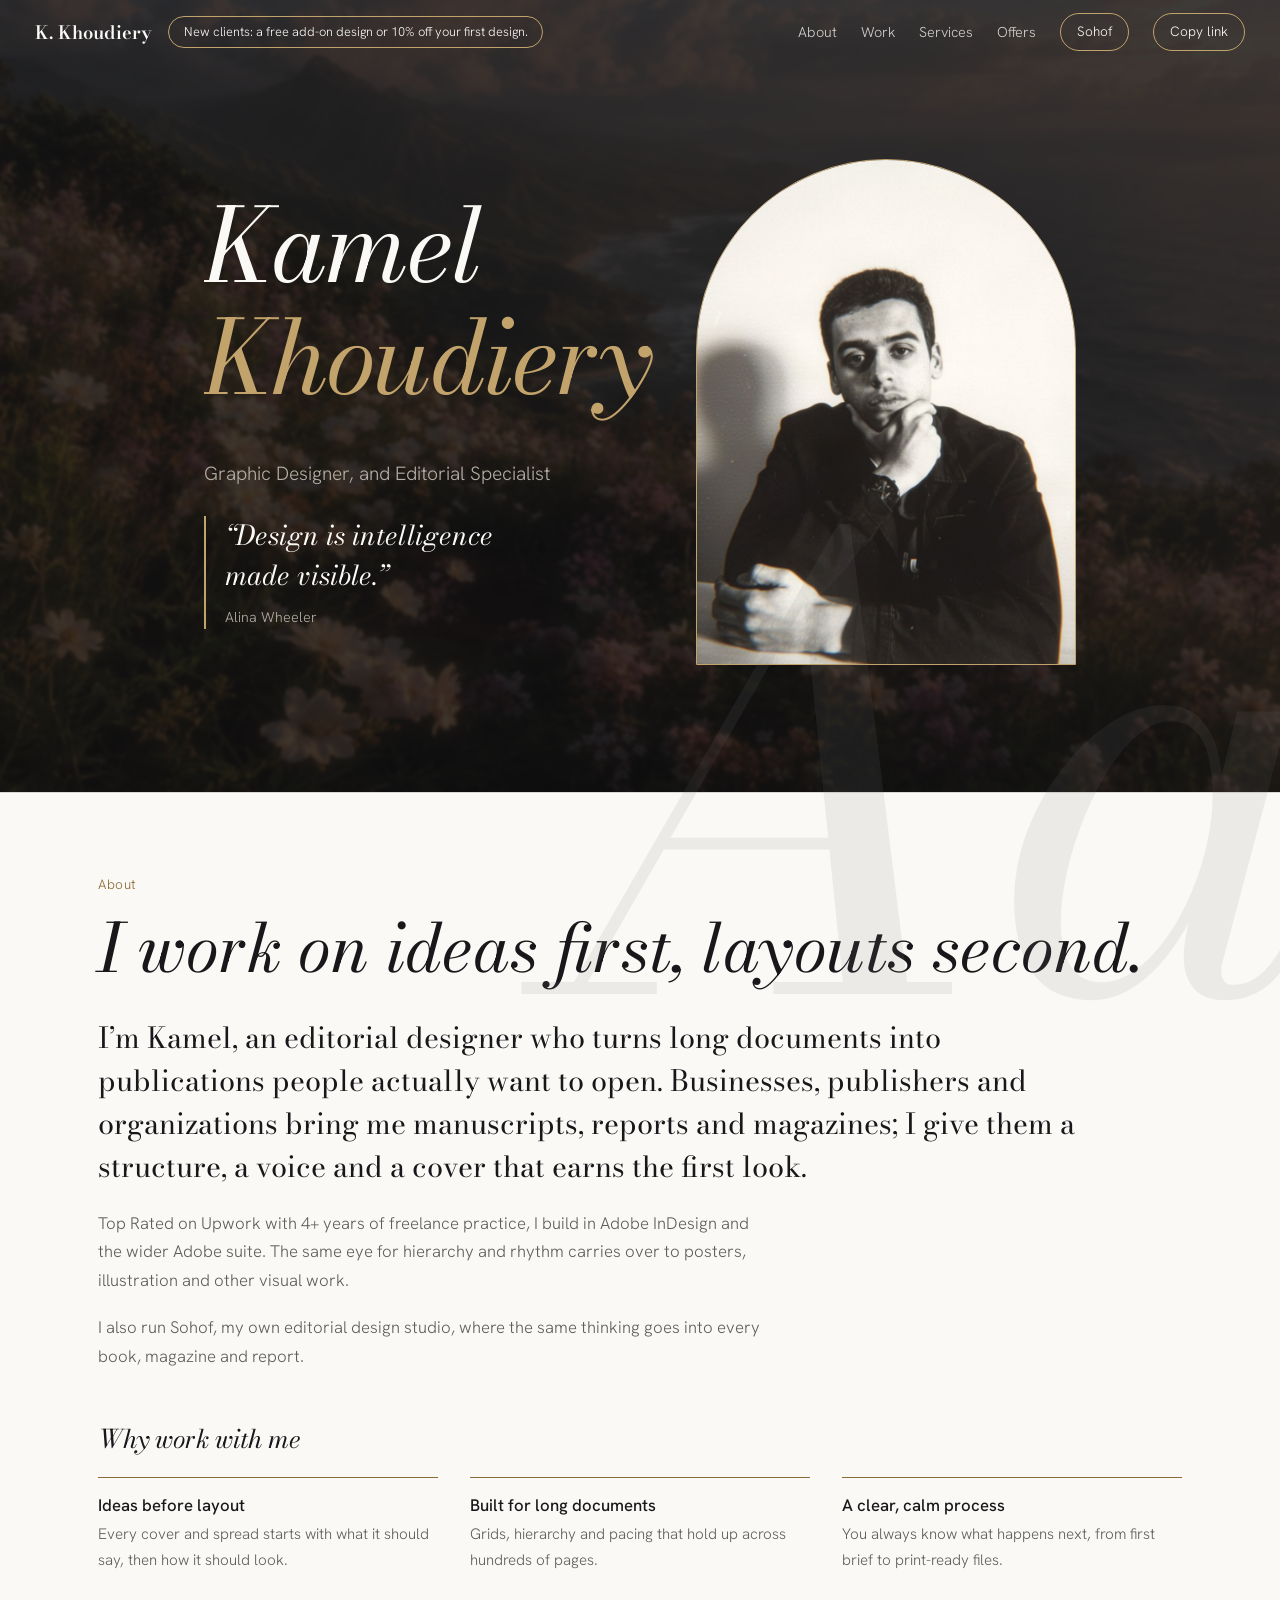
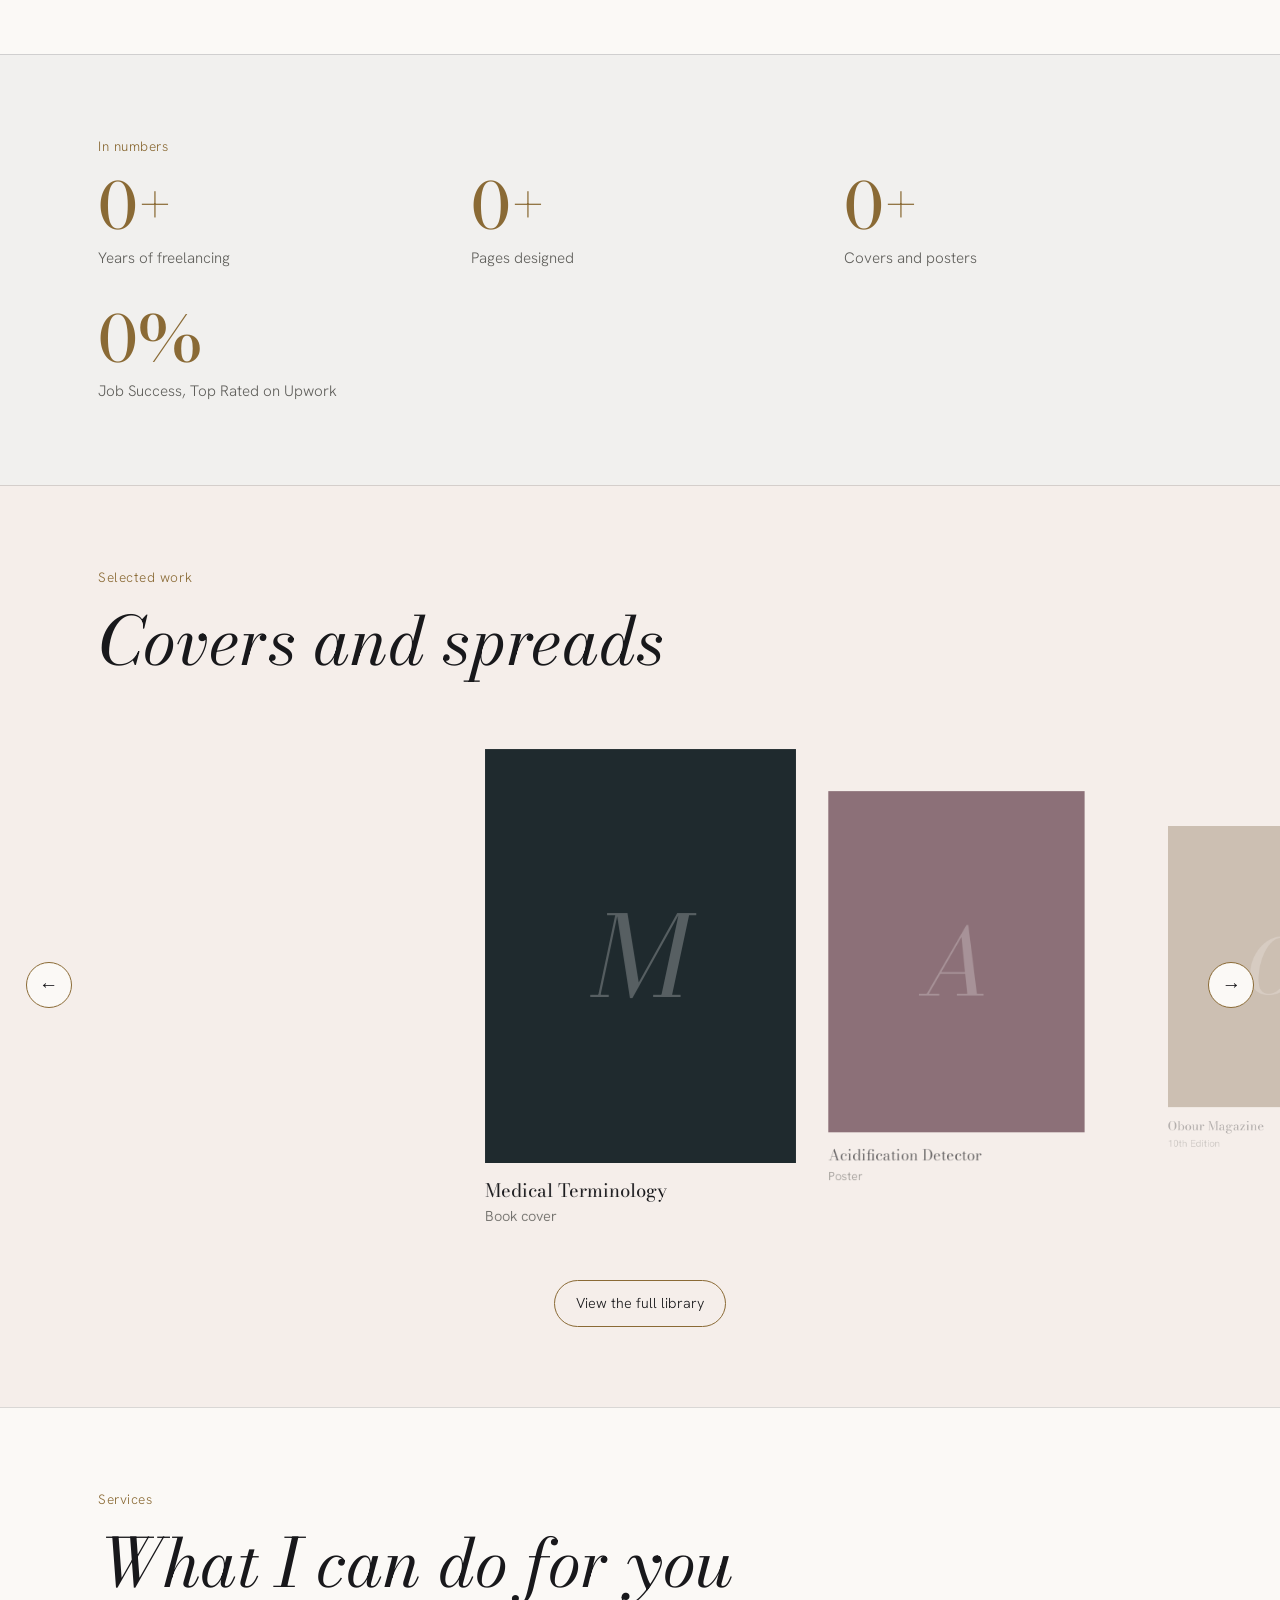
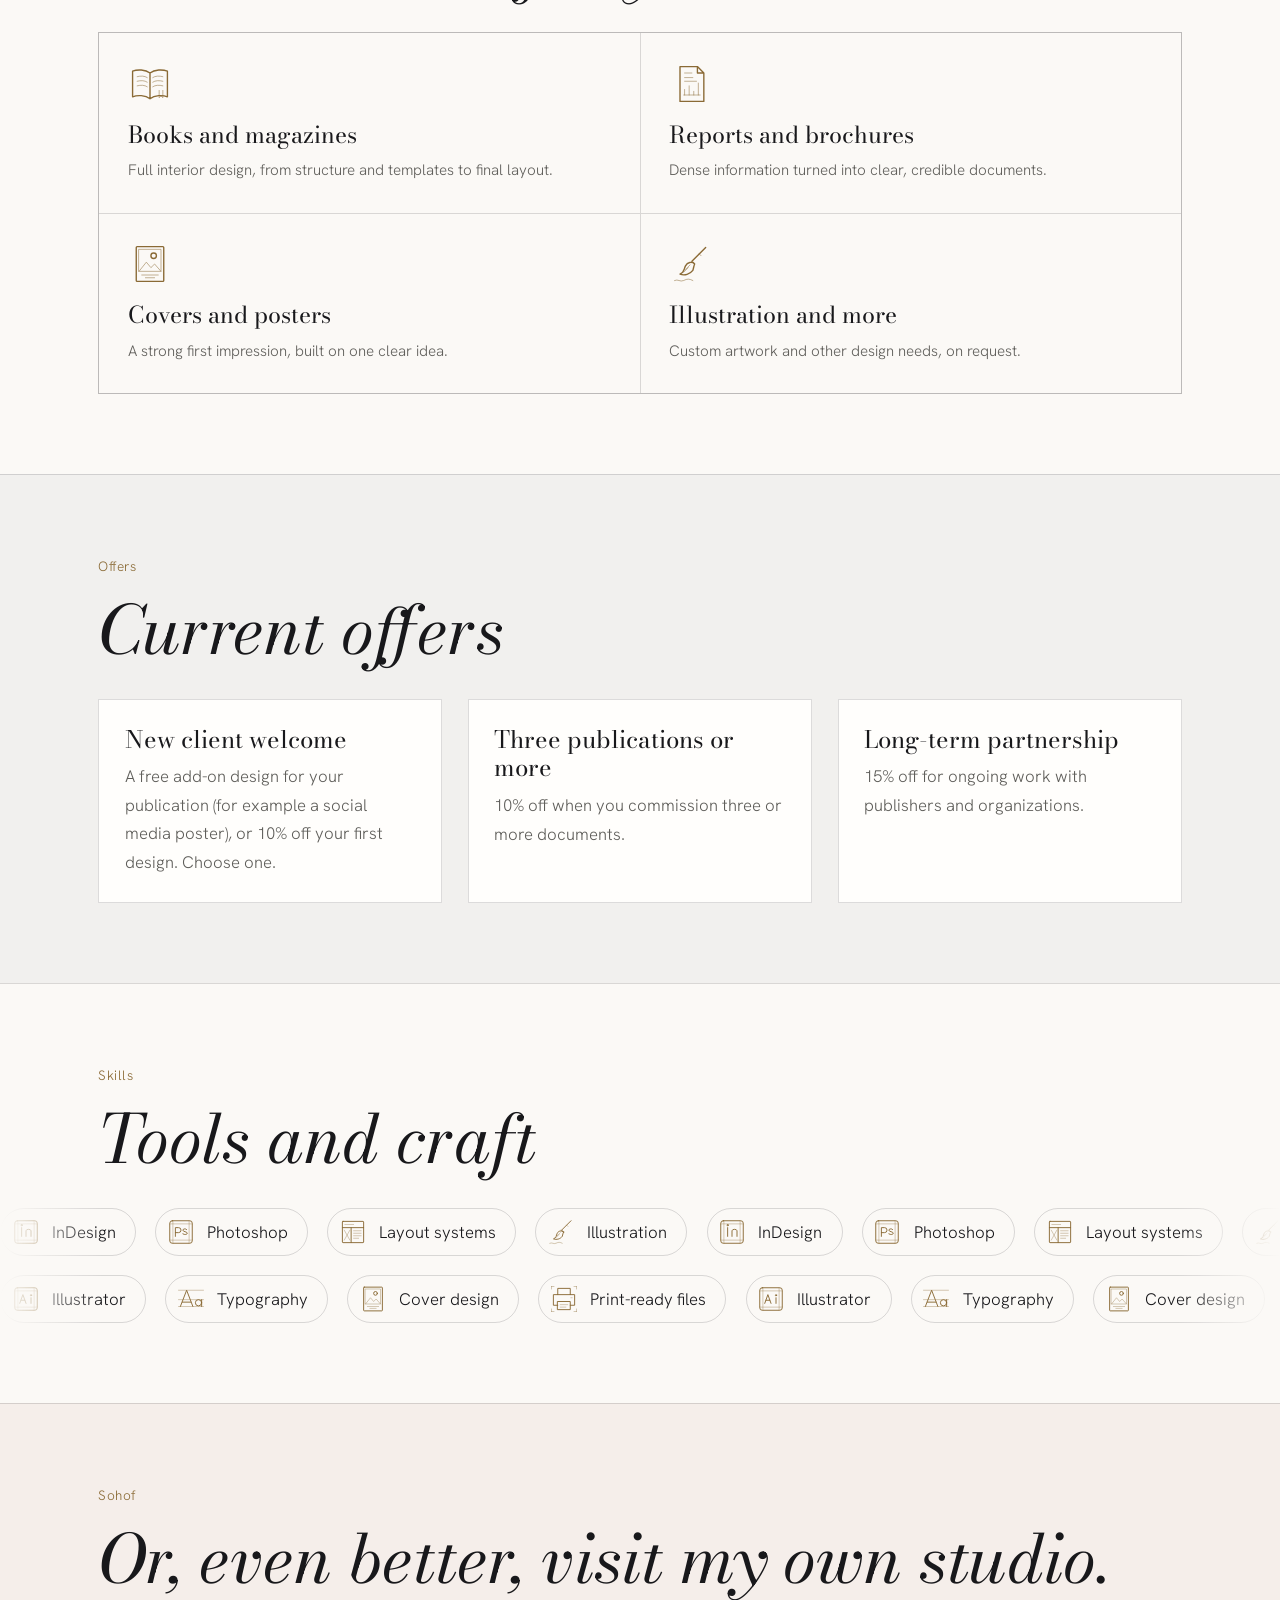
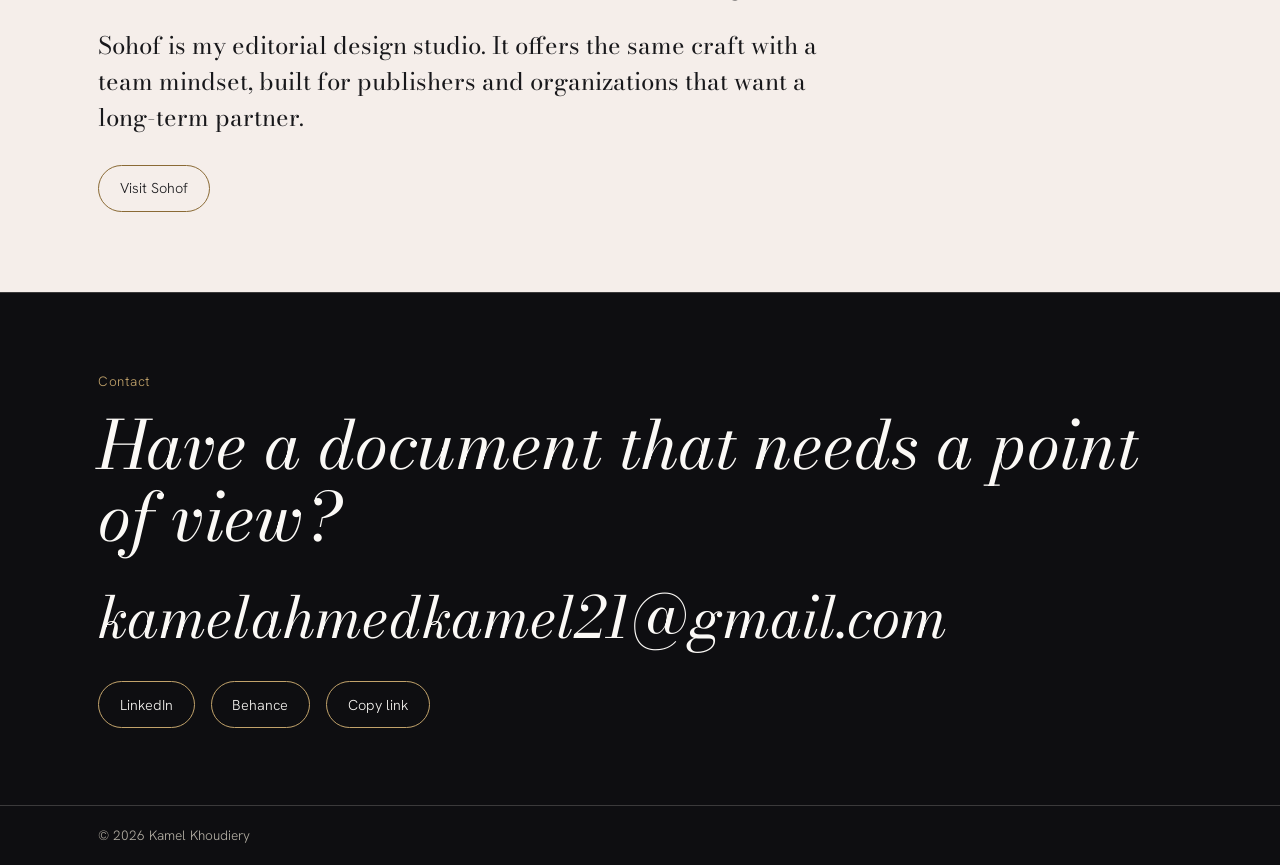
==== commit bd53f9a2: "Add files via upload" ====
--- a/index.html
+++ b/index.html
@@ -8,14 +8,15 @@
 <title>Kamel Khoudiery — Editorial Designer</title>
 <meta name="description" content="Editorial designer turning long-form documents into engaging publications. Books, magazines, reports, covers.">
 <link rel="stylesheet" href="css/style.css">
+<link rel="stylesheet" href="css/mobile.css" media="(max-width:700px)">
+<link rel="stylesheet" href="css/tablet.css" media="(min-width:701px) and (min-aspect-ratio:7/10) and (max-aspect-ratio:3/2)">
 </head>
 <body>
 <div class="aa" aria-hidden="true">Aa</div>
 <header>
-<div class="banner" id="banner" hidden><span id="bannerText"></span><a href="#offers">See offers</a></div>
 <div class="wrap bar">
-<a class="logo" href="#top">K. Khoudiery</a>
-<nav><a class="lk" href="#work">Work</a><a class="lk" href="#services">Services</a><a class="lk" href="#about">About</a><a class="lk" href="#offers">Offers</a><a class="lk" href="#contact">Contact</a><a class="btn sm" href="sohof.html">Sohof</a><button class="btn sm" data-share>Copy link</button></nav>
+<div class="lg"><a class="logo" href="#top">K. Khoudiery</a><a class="pill" id="pill" href="#offers" hidden></a></div>
+<nav><a class="lk" href="#about">About</a><a class="lk" href="#work">Work</a><a class="lk" href="#services">Services</a><a class="lk" href="#offers">Offers</a><a class="lk" href="#contact">Contact</a><a class="btn sm" href="sohof.html">Sohof</a><button class="btn sm" data-share>Copy link</button></nav>
 </div></header>
 
 <main id="top">
@@ -28,28 +29,27 @@
 <div class="portrait"><img src="photos/portrait.jpg" alt="Portrait of Kamel Khoudiery"></div>
 </div></section>
 
-<section id="brands"><div class="wrap"><p class="folio" data-site="brands_title">Trusted by</p></div><div class="marquee" id="logos"></div></section>
-
-<section id="numbers"><div class="wrap"><p class="folio" data-site="numbers_title">In numbers</p><div class="grid"></div></div></section>
-
-<section id="work" class="v v-reader"><div class="wrap"><p class="folio">Selected work</p><h2 data-site="work_title">Covers and spreads</h2></div>
-<div class="rail" id="rail" tabindex="0" aria-label="Selected work, scroll sideways"></div>
-<div class="wrap railbar"><div class="arrows"><button id="prev" aria-label="Previous">←</button><button id="next" aria-label="Next">→</button></div><a class="btn" href="library.html" data-site="library_button">View the full library</a></div></section>
-
-<section id="services" class="v v-book"><div class="wrap"><p class="folio">Services</p><h2 data-site="services_title">What I can do for you</h2><div class="svc" id="svc"></div></div></section>
-
-<section id="about" class="v v-flower"><div class="wrap">
+<section id="about"><div class="wrap">
 <p class="folio">About</p>
 <h2 data-site="about_title">I work on ideas first, layouts second.</h2>
 <p class="lead" data-site="about1"></p>
 <p class="more" data-site="about2"></p>
 <p class="more" data-site="about3"></p>
-<p class="tagline" data-site="tagline"></p>
 <h3 class="mini" data-site="reasons_title">Why work with me</h3>
 <div class="reasons" id="reasons"></div>
 </div></section>
 
-<section id="offers" class="v v-candle"><div class="wrap"><p class="folio">Offers</p><h2 data-site="offers_title">Current offers</h2><div class="offers" id="offerlist"></div></div></section>
+<section id="numbers"><div class="wrap"><p class="folio" data-site="numbers_title">In numbers</p><div class="grid"></div></div></section>
+
+<section id="brands"><div class="wrap"><p class="folio" data-site="brands_title">Trusted by</p></div><div class="marquee" id="logos"></div></section>
+
+<section id="work"><div class="wrap"><p class="folio">Selected work</p><h2 data-site="work_title">Covers and spreads</h2></div>
+<div class="stage"><button class="edge l" id="prev" aria-label="Previous">←</button><div class="rail" id="rail" tabindex="0" aria-label="Selected work"></div><button class="edge r" id="next" aria-label="Next">→</button></div>
+<div class="wrap railbar"><a class="btn" href="library.html" data-site="library_button">View the full library</a></div></section>
+
+<section id="services"><div class="wrap"><p class="folio">Services</p><h2 data-site="services_title">What I can do for you</h2><div class="svc" id="svc"></div></div></section>
+
+<section id="offers"><div class="wrap"><p class="folio">Offers</p><h2 data-site="offers_title">Current offers</h2><div class="offers" id="offerlist"></div></div></section>
 
 <section id="skills"><div class="wrap"><p class="folio">Skills</p><h2 data-site="skills_title">Tools and craft</h2></div>
 <div class="marquee" id="sk1"></div><div class="marquee" id="sk2"></div></section>
@@ -63,8 +63,16 @@
 <div class="links"><a class="btn" data-href="linkedin" href="#">LinkedIn</a><a class="btn" data-href="behance" href="#">Behance</a><button class="btn" data-share>Copy link</button></div>
 </div></section>
 </main>
-<footer class="dark"><div class="wrap"><span data-site="footer">© 2026 Kamel Khoudiery</span><img class="fv" src="vectors/flower-light.svg" alt=""></div></footer>
+<footer class="dark"><div class="wrap"><span data-site="footer">© 2026 Kamel Khoudiery</span></div></footer>
 <noscript><p style="padding:1rem">Please enable JavaScript to see this site.</p></noscript>
+<script src="data/site.js"></script>
+<script src="data/numbers.js"></script>
+<script src="data/work.js"></script>
+<script src="data/services.js"></script>
+<script src="data/reasons.js"></script>
+<script src="data/offers.js"></script>
+<script src="data/skills.js"></script>
+<script src="data/logos.js"></script>
 <script src="js/core.js"></script>
 <script src="js/main.js"></script>
 </body>
--- a/css/style.css
+++ b/css/style.css
@@ -6,7 +6,7 @@
 @font-face{font-family:"Hanken Grotesk";font-weight:400;font-display:swap;src:url(../fonts/hanken-grotesk-latin-400-normal.woff2) format("woff2")}
 @font-face{font-family:"Hanken Grotesk";font-weight:500;font-display:swap;src:url(../fonts/hanken-grotesk-latin-500-normal.woff2) format("woff2")}
 /* COLOURS: --paper is the light background, --pink the soft accent, --veil the darkness over the hero photo (0.7 to 0.9) */
-:root{--ink:#0e0e11;--paper:#f5efe6;--pink:#ecd3ce;--wash:#f6e9e5;--veil:.8;--serif:"Bodoni Moda","Didot",Georgia,serif;--sans:"Hanken Grotesk",system-ui,sans-serif;
+:root{--ink:#0e0e11;--paper:#fbf9f6;--veil:.8;--serif:"Bodoni Moda","Didot",Georgia,serif;--sans:"Hanken Grotesk",system-ui,sans-serif;
 --fg:#18181b;--sub:#5f5e5a;--acc:#8a6a35;--line:#18181b26;--bg:var(--paper)}
 .dark{--fg:var(--paper);--sub:#b4afa4;--acc:#c2a36b;--line:#f1ece233;--bg:var(--ink)}
 *{box-sizing:border-box;margin:0}
@@ -28,8 +28,6 @@
 
 header{position:fixed;top:0;left:0;right:0;z-index:10;background:#0e0e11d9;backdrop-filter:blur(8px);-webkit-backdrop-filter:blur(8px);color:var(--paper);transition:background .35s}
 header.at-top{background:transparent;backdrop-filter:none;-webkit-backdrop-filter:none}
-.banner{background:var(--pink);color:var(--ink);text-align:center;font-size:.85rem;padding:.4rem 1rem}
-.banner a{margin-inline-start:.8rem;border-bottom:1px solid;text-decoration:none}
 header .bar{display:flex;justify-content:space-between;align-items:center;gap:1rem;max-width:1560px;padding:.8rem clamp(1.1rem,3vw,2.2rem)}
 .logo{font:600 1.15rem var(--serif);text-decoration:none}.pn{font-style:italic;font-weight:400;color:#c2a36b}
 nav{display:flex;gap:clamp(.7rem,2vw,1.5rem);align-items:center;font-size:.9rem}
@@ -38,7 +36,6 @@
 @media(max-width:700px){nav .lk{display:none}}
 
 .hero{min-height:100vh;min-height:100svh;display:grid;align-items:center;border:0;padding-top:7rem;background:var(--ink)}
-body.has-banner .hero{padding-top:9.5rem}
 .hero::before{content:"";position:absolute;inset:0;background:url(../photos/hero-bg.jpg) center/cover no-repeat}
 .hero::after{content:"";position:absolute;inset:0;background:var(--ink);opacity:var(--veil)}
 .hero .wrap{position:relative;z-index:1;display:grid;grid-template-columns:minmax(0,1.5fr) minmax(0,1fr);gap:3rem;max-width:1560px;padding:0 clamp(1.1rem,3vw,2.2rem);align-items:center}
@@ -63,29 +60,19 @@
 .track.rev{animation-direction:reverse}
 .marquee:hover .track{animation-play-state:paused}
 @keyframes mq{to{transform:translateX(-50%)}}
-.logo{height:52px;width:auto;margin-inline-end:4.5rem;opacity:.7;filter:grayscale(1);transition:.3s}
-.logo:hover{opacity:1;filter:none}
+.brand{height:52px;width:auto;margin-inline-end:4.5rem;opacity:.7;filter:grayscale(1);transition:.3s}
+.brand:hover{opacity:1;filter:none}
 
 #numbers .grid{display:grid;grid-template-columns:repeat(auto-fit,minmax(170px,1fr));gap:2.2rem}
 .num b{display:block;font:400 clamp(2.4rem,5vw,4rem)/1 var(--serif);color:var(--acc)}
 .num span{display:block;margin-top:.5rem;color:var(--sub);font-size:.95rem}
 
-.rail{display:flex;gap:1.6rem;overflow-x:auto;scroll-snap-type:x proximity;padding:0 max(1.1rem,calc((100vw - 1180px)/2 + 3rem)) 1.5rem;scrollbar-width:thin;scrollbar-color:var(--acc) transparent}
-.card{flex:none;scroll-snap-align:start}
-.art{height:clamp(300px,60vh,520px)}
-.art img{height:100%;width:auto;display:block;border-radius:2px;box-shadow:0 20px 40px #0000002e;transition:transform .5s}
-.card:hover .art img{transform:translateY(-5px)}
 .ph{height:100%;aspect-ratio:3/4;background:var(--c);display:grid;place-items:center;font:italic 400 7rem var(--serif);color:#ffffff40}
 .card figcaption{margin-top:.8rem;display:flex;flex-direction:column;font-size:.9rem;color:var(--sub)}
 .card figcaption b{font:400 1.15rem var(--serif);color:var(--fg)}
-.railbar{display:flex;justify-content:space-between;align-items:center;gap:1rem;margin-top:1.4rem}
-.arrows{display:flex;gap:.6rem}
-.arrows button{width:44px;height:44px;border-radius:50%;border:1px solid var(--acc);background:none;color:var(--fg);font-size:1.1rem;cursor:pointer;transition:.25s}
-.arrows button:hover{background:var(--acc);color:var(--ink)}
 
 .svc{display:grid;grid-template-columns:repeat(4,1fr);gap:1px;background:var(--line);border:1px solid var(--line)}
 .cell{background:var(--paper);padding:1.8rem;transition:background .3s}
-.cell:hover{background:var(--wash)}
 .ic img{width:44px;height:44px;display:block;margin-bottom:1rem;animation:fl 7s ease-in-out infinite}
 .cell:nth-child(2n) .ic img{animation-delay:-2s}.cell:nth-child(3n) .ic img{animation-delay:-4s}
 @keyframes fl{50%{transform:translateY(-6px) rotate(2deg)}}
@@ -96,7 +83,6 @@
 
 #about .lead{font:400 clamp(1.2rem,2.6vw,1.8rem)/1.5 var(--serif);max-width:34em}
 #about .more{color:var(--sub);margin-top:1.2rem;max-width:40em}
-.tagline{font:italic 400 1.2rem var(--serif);margin-top:1.6rem;color:var(--acc)}
 .mini{font:italic 400 1.6rem var(--serif);margin:3rem 0 1.2rem}
 .reasons{display:grid;grid-template-columns:repeat(auto-fit,minmax(240px,1fr));gap:2rem}
 .reason{border-top:1px solid var(--acc);padding-top:1rem}
@@ -104,8 +90,7 @@
 .reason p{color:var(--sub);font-size:.95rem}
 
 .offers{display:grid;grid-template-columns:repeat(auto-fit,minmax(260px,1fr));gap:1.6rem}
-.offer{border:1px solid var(--line);padding:1.6rem;background:var(--wash)}
-.offer small{display:inline-block;background:var(--pink);color:var(--ink);padding:.1rem .7rem;border-radius:99px;font-size:.75rem;margin-bottom:.8rem}
+.offer{border:1px solid var(--line);padding:1.6rem;background:#fffefc}
 .offer h3{font:400 1.5rem/1.2 var(--serif);margin-bottom:.5rem}
 .offer p{color:var(--sub)}.offer em{display:block;margin-top:.6rem;font-size:.85rem;color:var(--acc)}
 
@@ -114,7 +99,6 @@
 .chip img,.bd{width:30px;height:30px}
 .bd{display:grid;place-items:center;border:1px solid var(--acc);border-radius:8px;font-size:.7rem;font-style:normal;color:var(--acc)}
 
-#sohof{background:var(--wash)}
 #sohof .lead{font:400 clamp(1.1rem,2.2vw,1.5rem)/1.5 var(--serif);max-width:32em;margin-bottom:1.8rem}
 .contact{padding:clamp(3rem,6vw,5rem) 0}
 .mail{font:italic 400 clamp(1.3rem,5vw,3.6rem)/1.1 var(--serif);text-decoration:none;word-break:break-all;background:linear-gradient(var(--acc),var(--acc)) 0 100%/0 2px no-repeat;transition:background-size .5s}
@@ -123,17 +107,42 @@
 .contact .btn{color:var(--paper)}.contact .btn:hover{color:var(--ink)}
 footer{padding:1.1rem 0;color:var(--sub);font-size:.85rem;border-top:1px solid var(--line)}
 footer .wrap{display:flex;justify-content:space-between;align-items:center}
-.fv{height:34px;width:auto;opacity:.6}
 
-.v::after{content:"";position:absolute;pointer-events:none;width:clamp(130px,17vw,250px);aspect-ratio:1;opacity:.14;background:no-repeat center/contain}
-.v-flower::after{background-image:url(../vectors/flower.svg);right:3vw;top:3rem}
-.v-book::after{background-image:url(../vectors/books.svg);left:2vw;bottom:1rem;opacity:.08}
-.v-candle::after{background-image:url(../vectors/candle.svg);right:3vw;bottom:2rem}
-.v-reader::after{background-image:url(../vectors/reader.svg);right:2vw;top:2rem}
-@media(max-width:760px){.v::after{display:none}}
 
 .sub{min-height:80vh;padding:9rem 0 5rem;background:var(--paper)}
 .sub h1{font:italic 400 clamp(2.4rem,7vw,5rem)/1.05 var(--serif);margin-bottom:1.4rem}
 .sub p{max-width:34em;margin-bottom:2rem;font-size:1.15rem}
 .sub .pic{display:block;width:min(100%,640px);aspect-ratio:16/10;object-fit:cover;border:1px solid var(--acc);margin-bottom:1.6rem}
 @media(prefers-reduced-motion:reduce){*{animation:none!important;transition:none!important}.hero h1 span i{transform:none}.marquee{overflow-x:auto}}
+
+/* SECTION BACKGROUNDS: off-white, soft grey and a calm blush. Change any colour here. */
+#numbers{--bg:#f1f0ee}#brands{--bg:#fbf9f6}#work{--bg:#f5eeea}#offers{--bg:#f1f0ee}#skills{--bg:#fbf9f6}#sohof{--bg:#f5eeea}
+.cell:hover{background:#e9e9e9}
+.pill{font-size:.8rem;color:var(--paper);text-decoration:none;border:1px solid #c2a36b;border-radius:99px;padding:.25rem .9rem;white-space:nowrap;overflow:hidden;text-overflow:ellipsis;max-width:34vw;transition:.25s}
+.pill:hover{background:#c2a36b;color:var(--ink)}
+.lg{display:flex;align-items:center;gap:1rem;min-width:0}
+@media(max-width:700px){.btn.sm[data-share]{display:none}.pill{max-width:46vw}}
+.stage{position:relative}
+.rail{position:relative;isolation:isolate;display:flex;gap:.4rem;align-items:center;overflow-x:auto;scroll-snap-type:x mandatory;scrollbar-width:none;padding:2.5rem 0 2rem}
+.rail::-webkit-scrollbar{display:none}
+.card{flex:none;scroll-snap-align:center;cursor:pointer;transition:transform .25s ease-out,opacity .25s;will-change:transform}
+.art{height:clamp(280px,56vh,500px)}
+.art img{height:100%;width:auto;display:block;border-radius:2px;box-shadow:0 20px 40px #0000002e}
+.edge{position:absolute;top:50%;transform:translateY(-50%);z-index:5;width:46px;height:46px;border-radius:50%;border:1px solid var(--acc);background:var(--paper);color:var(--fg);font-size:1.2rem;cursor:pointer;transition:.25s}
+.edge:hover{background:var(--acc);color:var(--ink)}
+.edge.l{left:clamp(.5rem,2vw,2rem)}.edge.r{right:clamp(.5rem,2vw,2rem)}
+.railbar{display:flex;justify-content:center;margin-top:1.2rem}
+
+/* GLOW: a soft gold light on hover, mouse devices only. Uses box-shadow / text-shadow only, so it never clashes with click animations. */
+@media(hover:hover){
+.btn:hover,.pill:hover{box-shadow:0 0 14px #c2a36b66}
+.edge:hover{box-shadow:0 0 16px #c2a36b73}
+nav .lk:hover{text-shadow:0 0 10px #c2a36b99}
+a.logo:hover{text-shadow:0 0 10px #c2a36b73}
+.card:hover .art img{box-shadow:0 20px 40px #0000002e,0 0 28px #c2a36b66}
+.cell:hover{box-shadow:inset 0 0 26px #c2a36b24}
+.offer:hover{box-shadow:0 0 22px #c2a36b40}
+.chip:hover{box-shadow:0 0 14px #c2a36b59}
+.brand:hover{filter:drop-shadow(0 0 8px #c2a36b66)}
+.mail:hover{text-shadow:0 0 18px #c2a36b66}
+}
--- a/css/mobile.css
+++ b/css/mobile.css
@@ -0,0 +1,26 @@
+/* PHONES: screens up to 700px wide. Loaded on top of style.css, only on phones. */
+nav .lk{display:none}
+header .bar{padding:.65rem 1rem;gap:.6rem}
+.logo{font-size:1.02rem}
+.pill{max-width:36vw;font-size:.72rem;padding:.2rem .7rem}
+.btn.sm[data-share]{display:none}
+.hero{min-height:auto;padding:6rem 0 3rem}
+.hero .wrap{grid-template-columns:1fr;gap:2rem;padding:0 1.1rem}
+.hero h1{font-size:clamp(3rem,16vw,4.6rem)}
+.role{font-size:1.05rem;margin:1.6rem 0 1.2rem}
+.quote p{font-size:1.25rem}
+.portrait{max-width:240px;justify-self:start}
+section{padding:3rem 0}
+h2{font-size:clamp(1.9rem,9vw,2.6rem);margin-bottom:1.4rem}
+#numbers .grid{grid-template-columns:repeat(2,1fr);gap:1.6rem 1rem}
+.num b{font-size:2.4rem}
+.brand{height:36px;margin-inline-end:2.8rem}
+.art{height:clamp(250px,50vh,400px)}
+.edge{width:38px;height:38px;opacity:.85}
+.svc{grid-template-columns:1fr}
+.cell{padding:1.4rem}
+.reasons,.offers{grid-template-columns:1fr}
+.chip{font-size:.9rem}
+.mail{font-size:5vw}
+.links .btn{flex:1 1 40%;text-align:center}
+.aa{font-size:70vw;bottom:-20vw}
--- a/css/tablet.css
+++ b/css/tablet.css
@@ -0,0 +1,11 @@
+/* TABLETS and 4:3 SCREENS: 701px+ wide with a near-square ratio (iPads, old monitors). Loaded on top of style.css. */
+nav .lk:nth-child(n+5){display:none}
+.pill{max-width:30vw}
+.hero{min-height:88vh}
+.hero .wrap{grid-template-columns:1.2fr 1fr;gap:2rem}
+.hero h1{font-size:clamp(3rem,9vw,6.4rem)}
+.portrait{max-width:380px}
+section{padding:clamp(3rem,7vw,5rem) 0}
+#numbers .grid{grid-template-columns:repeat(3,1fr)}
+.art{height:clamp(300px,46vh,460px)}
+.svc{grid-template-columns:repeat(2,1fr)}
